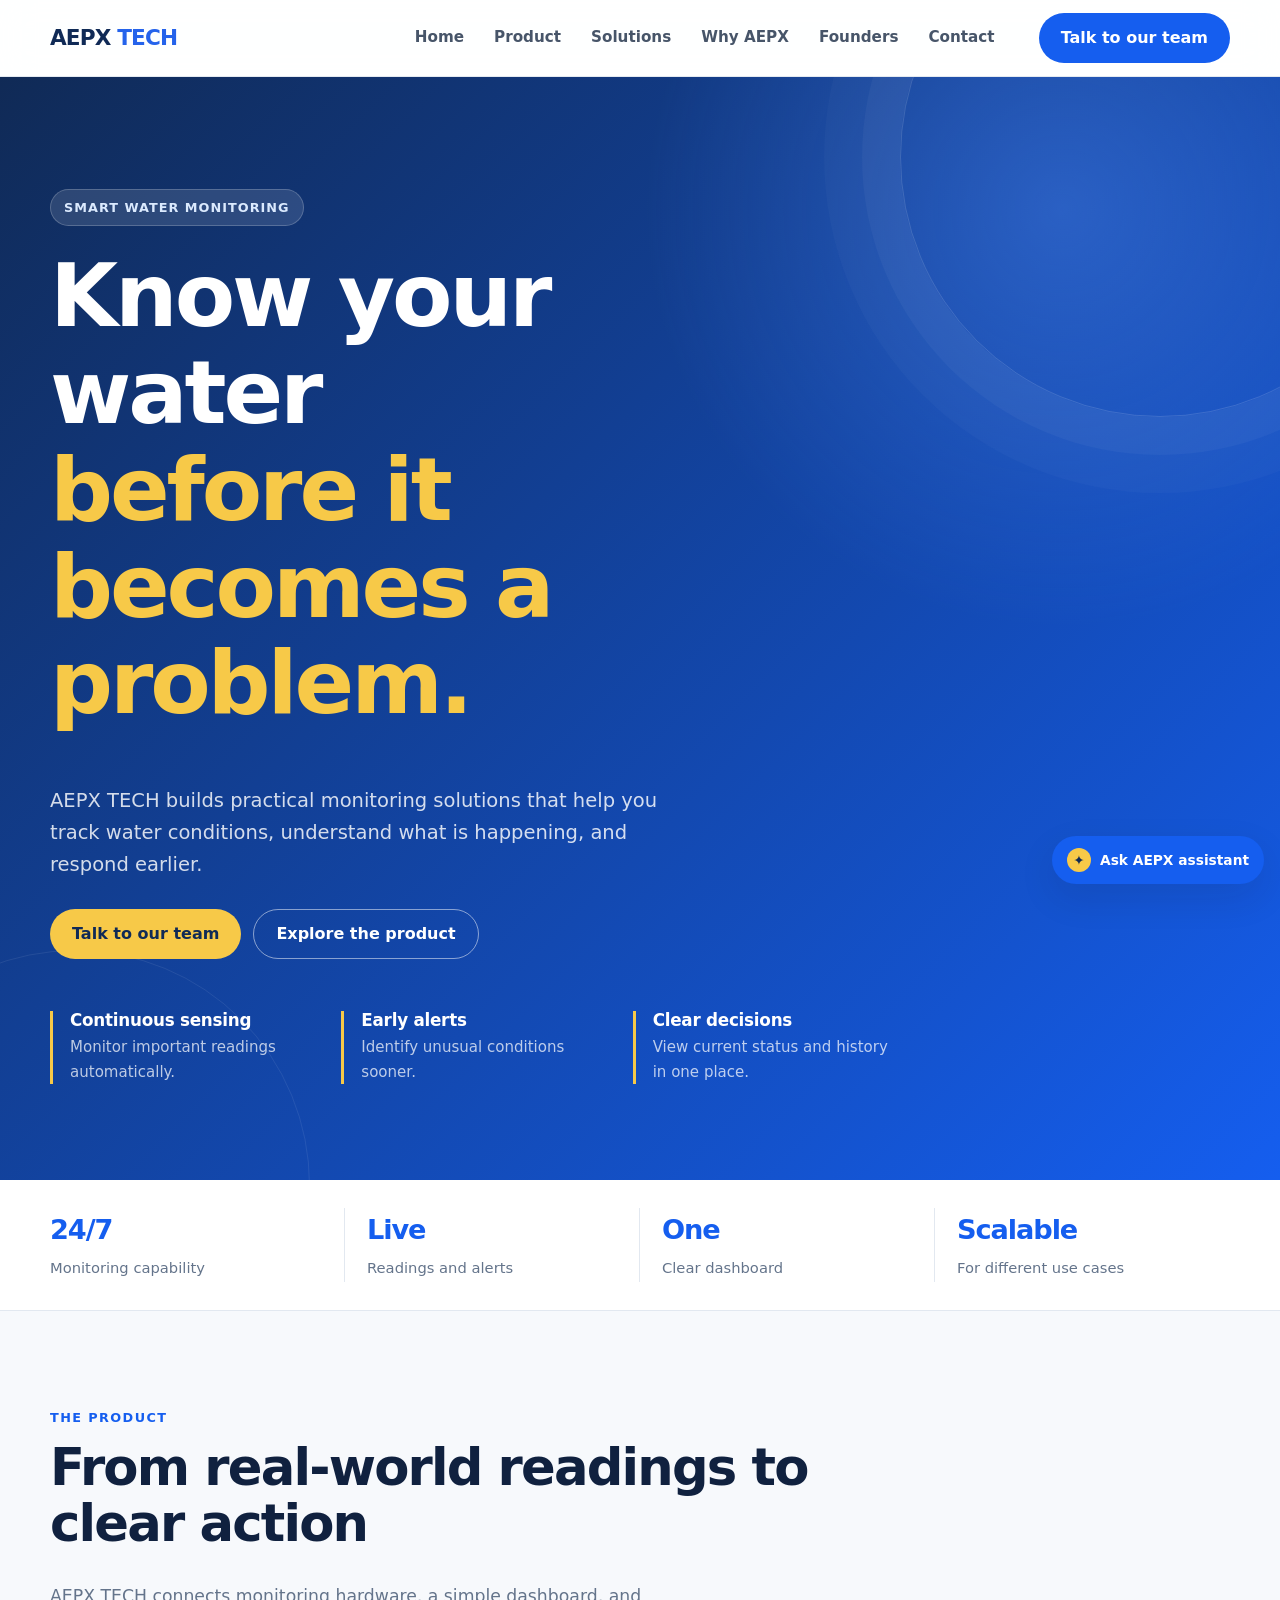
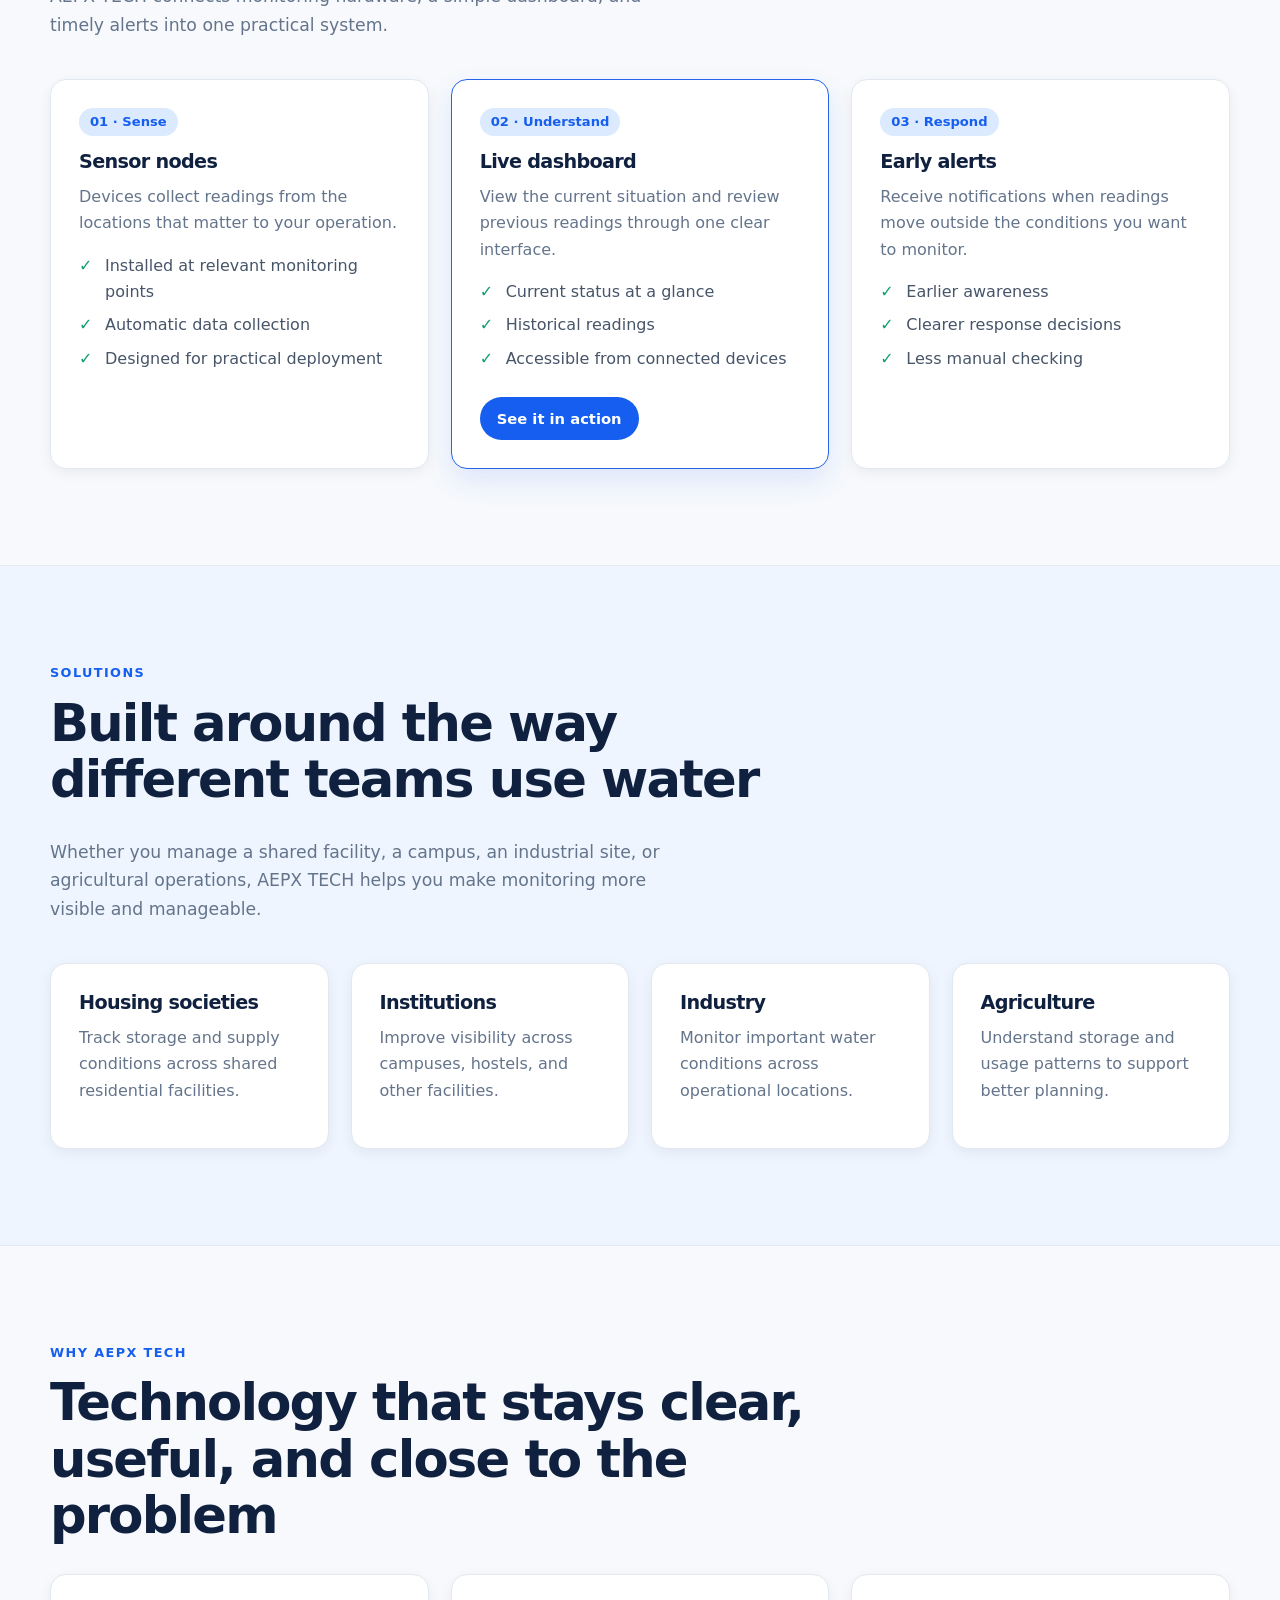
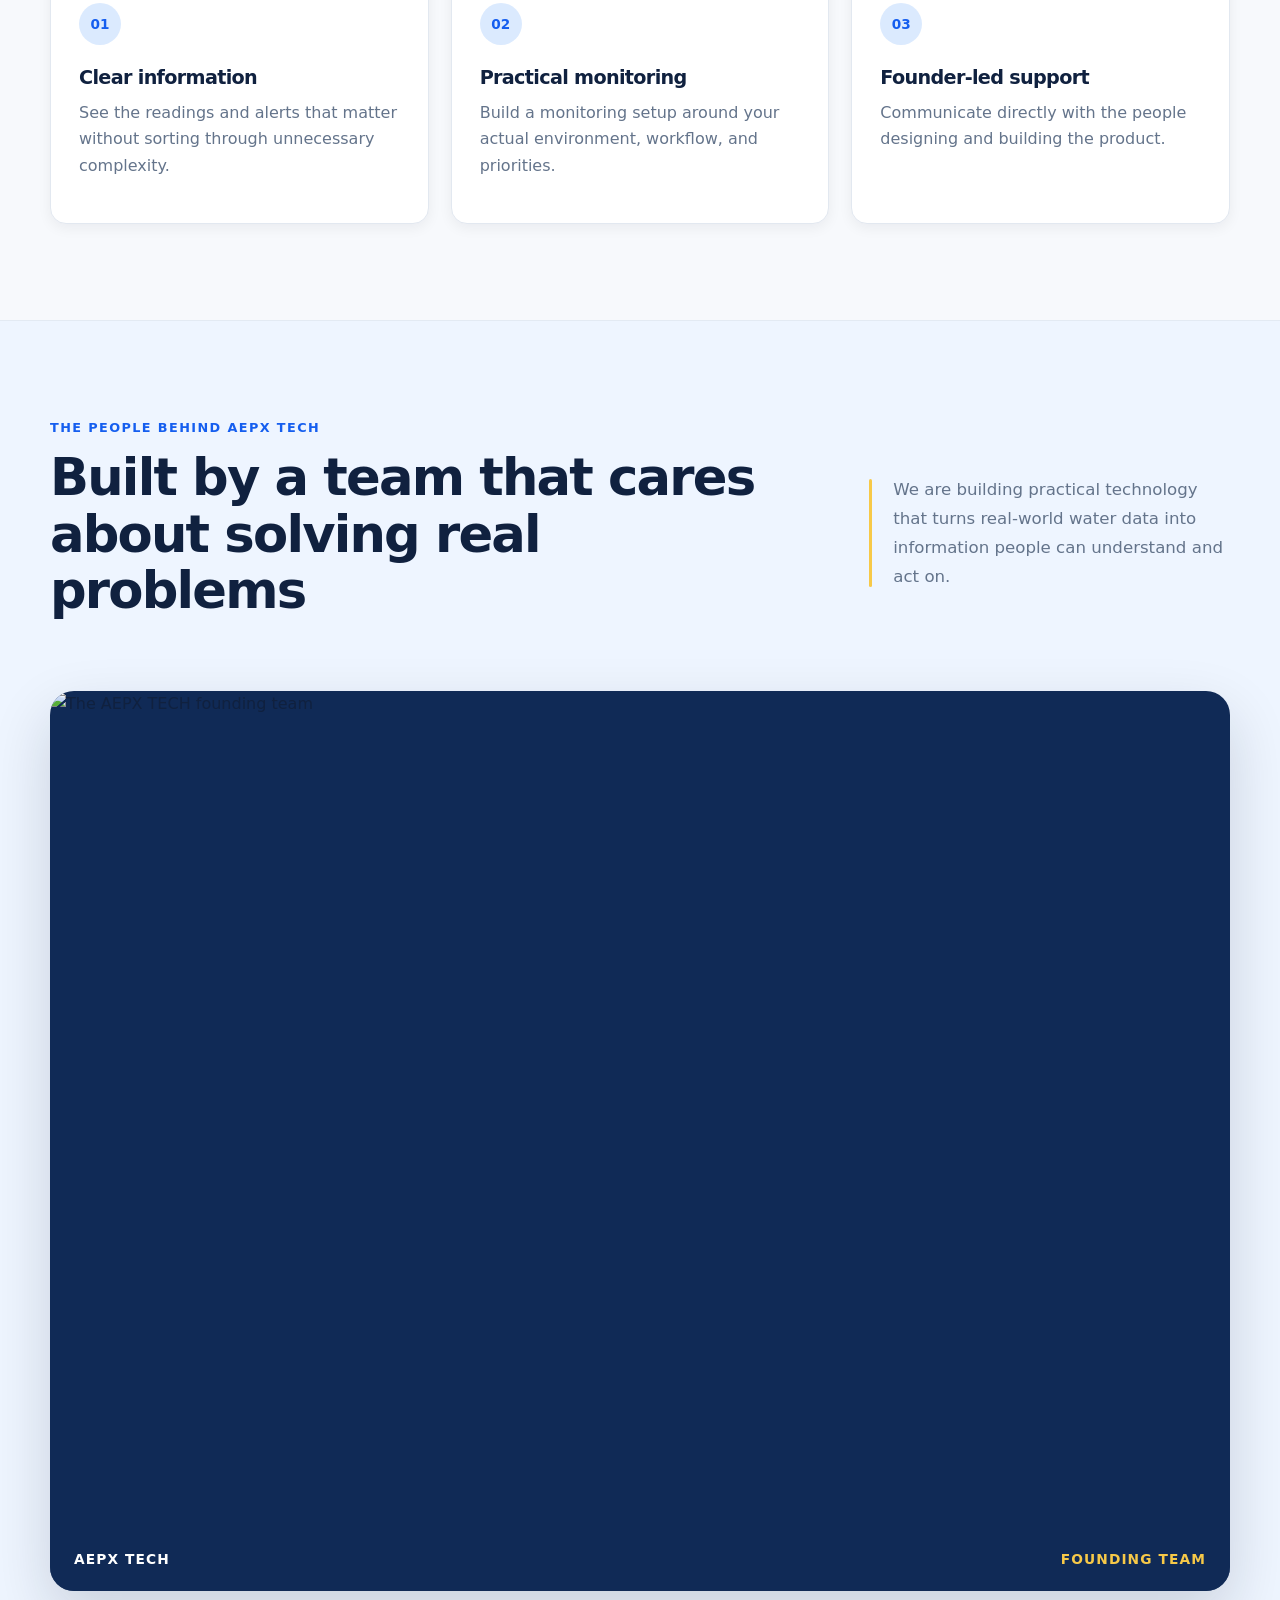
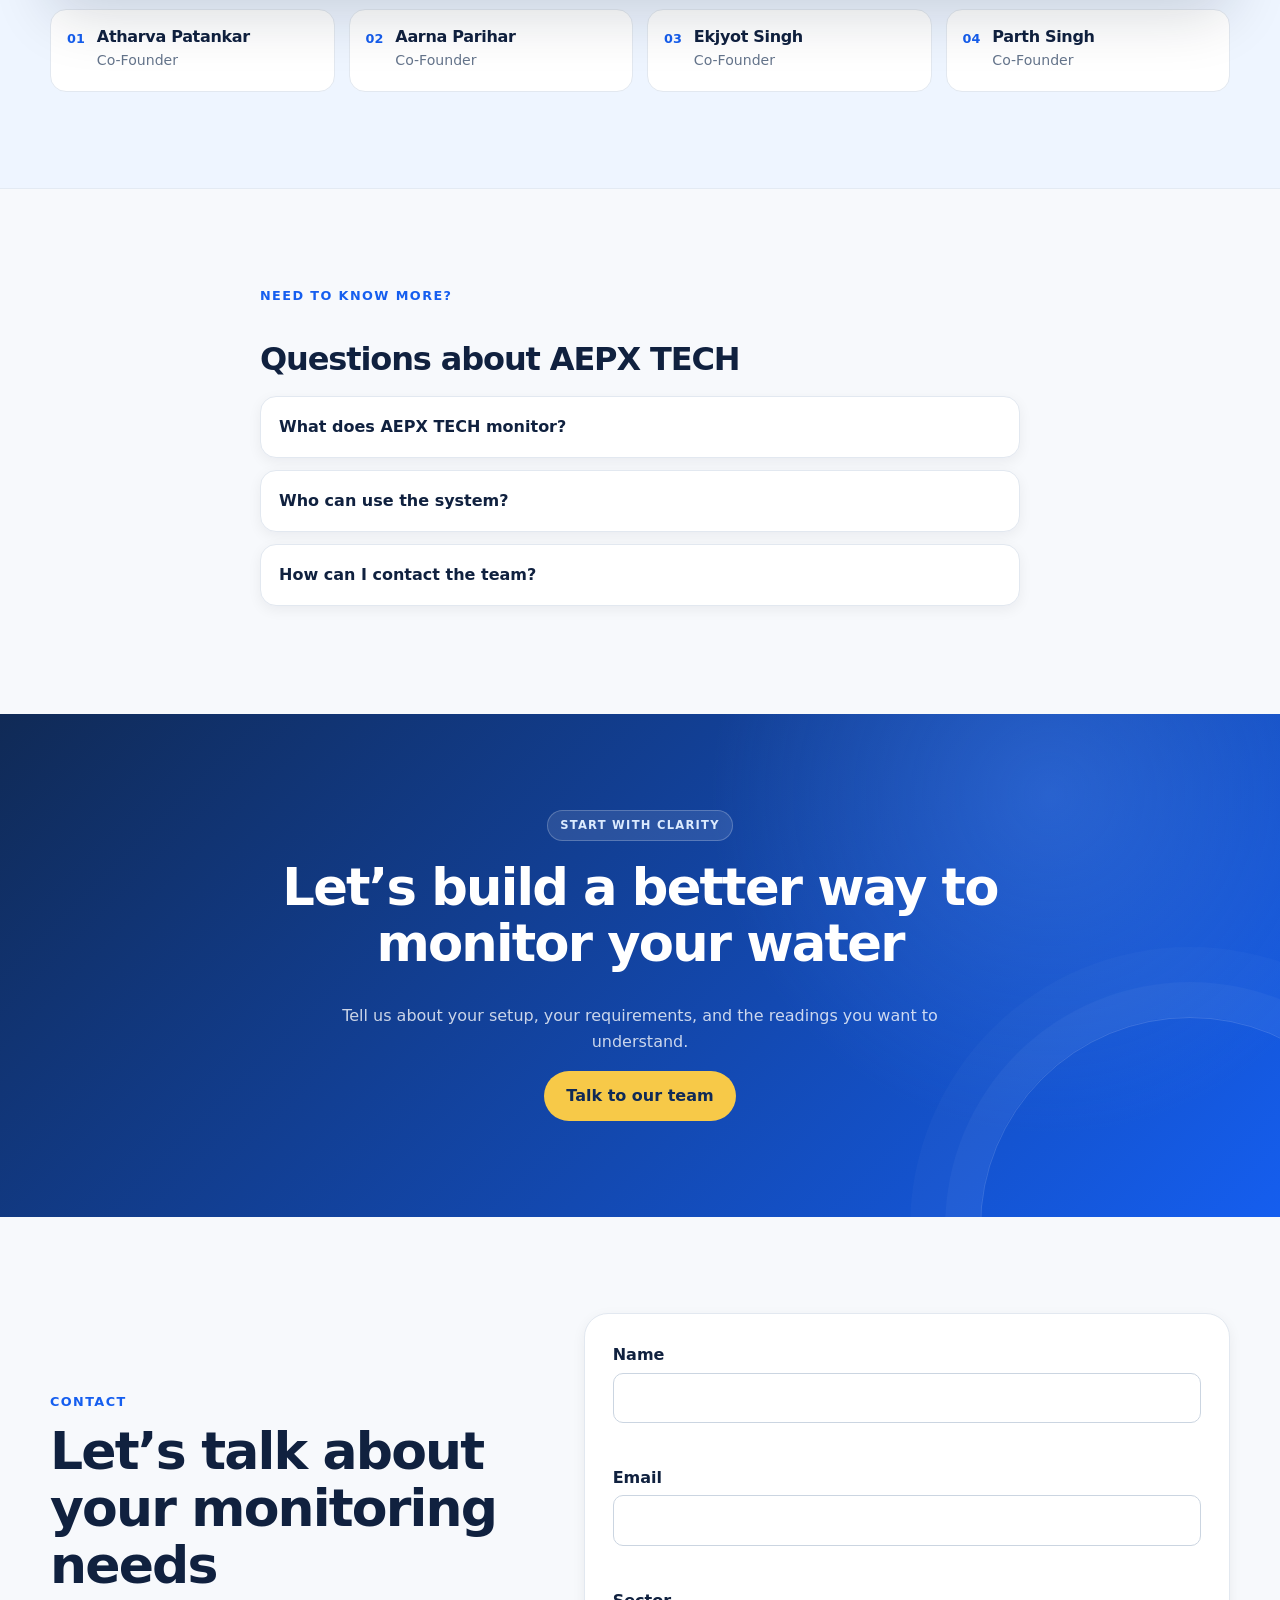
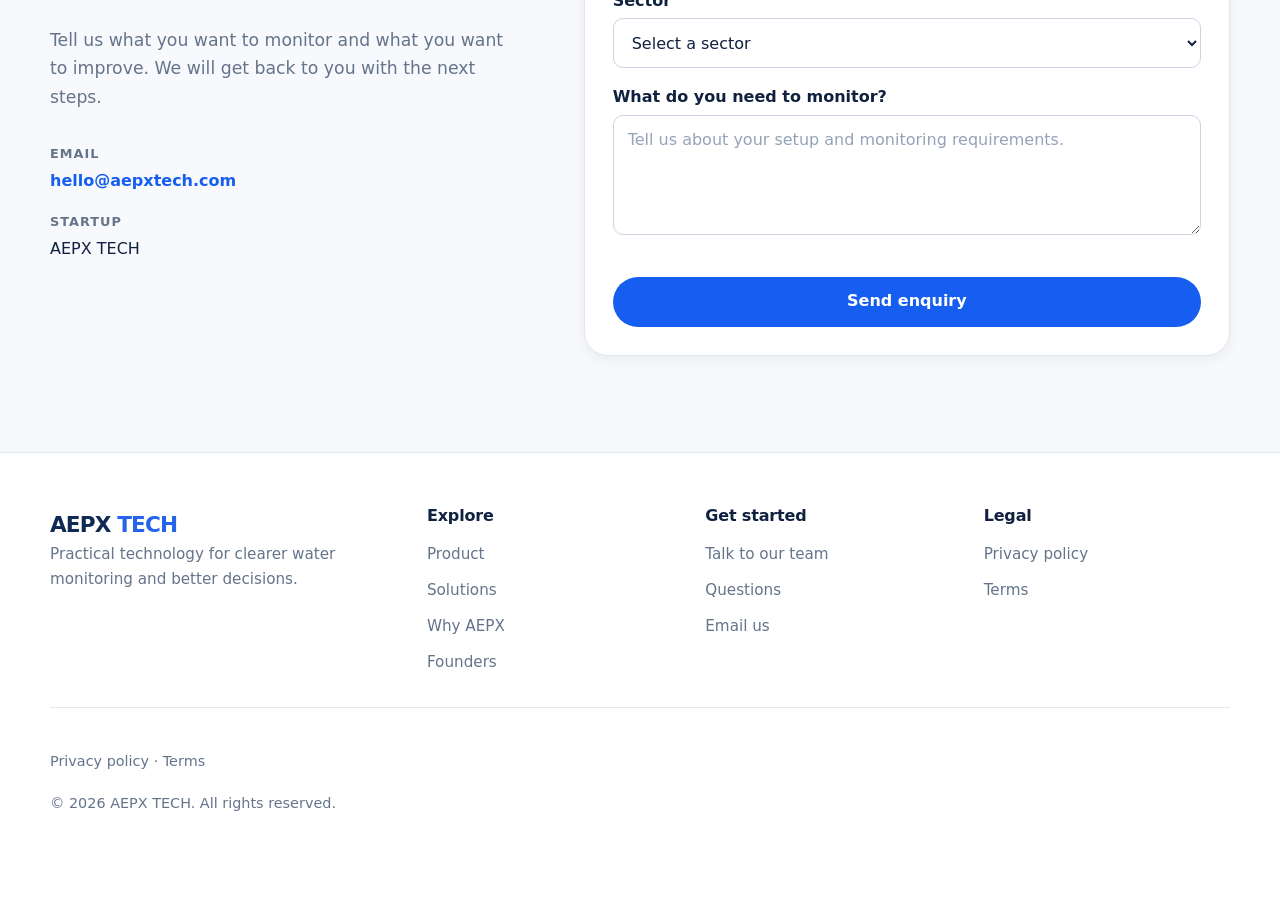
==== Index.html @ e94d27ea "Add AEPX Tech website" ====
<!doctype html>
<html lang="en">
  <head>
    <meta charset="utf-8" />

    <meta
      name="viewport"
      content="width=device-width, initial-scale=1, viewport-fit=cover"
    />

    <title>AEPX TECH | Smart Water Monitoring Solutions</title>

    <meta
      name="description"
      content="AEPX TECH builds practical smart water monitoring solutions with live readings, clear dashboards, and early alerts."
    />

    <meta name="robots" content="index, follow, max-image-preview:large" />
    <meta name="theme-color" content="#102a56" />

    <!-- Replace yourdomain.com with your real deployed domain -->
    <link rel="canonical" href="https://yourdomain.com/" />

    <meta property="og:type" content="website" />
    <meta property="og:site_name" content="AEPX TECH" />
    <meta property="og:url" content="https://yourdomain.com/" />

    <meta
      property="og:title"
      content="AEPX TECH | Smart Water Monitoring Solutions"
    />

    <meta
      property="og:description"
      content="Live water monitoring, clear dashboards, and early alerts for better decisions."
    />

    <meta
      property="og:image"
      content="https://yourdomain.com/assets/images/aepx-social-preview.jpg"
    />

    <meta property="og:image:width" content="1200" />
    <meta property="og:image:height" content="630" />

    <meta name="twitter:card" content="summary_large_image" />

    <meta
      name="twitter:image"
      content="https://yourdomain.com/assets/images/aepx-social-preview.jpg"
    />

    <link rel="icon" type="image/svg+xml" href="assets/icons/favicon.svg" />

    <link
      rel="icon"
      type="image/png"
      sizes="32x32"
      href="assets/icons/favicon-32.png"
    />

    <link rel="stylesheet" href="style.css" />

    <script type="application/ld+json">
      {
        "@context": "https://schema.org",
        "@type": "Organization",
        "name": "AEPX TECH",
        "description": "Smart water monitoring solutions",
        "url": "https://yourdomain.com/"
      }
    </script>
  </head>

  <body>
    <a class="skip" href="#mainContent">Skip to content</a>

    <!-- Header -->
    <header class="site-header">
      <div class="wrap bar">
        <a class="logo" href="#home" aria-label="AEPX TECH home">
          AEPX <span>TECH</span>
        </a>

        <button
          class="menu-btn"
          type="button"
          aria-expanded="false"
          aria-controls="nav"
        >
          Menu
        </button>

        <nav id="nav" aria-label="Main navigation">
          <ul>
            <li><a href="#home">Home</a></li>
            <li><a href="#product">Product</a></li>
            <li><a href="#solutions">Solutions</a></li>
            <li><a href="#why">Why AEPX</a></li>
            <li><a href="#team">Founders</a></li>
            <li><a href="#contact">Contact</a></li>
          </ul>
        </nav>

        <a class="btn nav-cta" href="#contact"> Talk to our team </a>
      </div>
    </header>

    <main id="mainContent">
      <!-- Hero -->
      <section class="hero" id="home">
        <div class="wrap">
          <div class="hero-content">
            <p class="badge">Smart water monitoring</p>

            <h1>
              Know your water
              <strong>before it becomes a problem.</strong>
            </h1>

            <p class="lead">
              AEPX TECH builds practical monitoring solutions that help you
              track water conditions, understand what is happening, and respond
              earlier.
            </p>

            <div class="actions">
              <a class="btn" href="#contact"> Talk to our team </a>

              <a class="btn ghost" href="#product"> Explore the product </a>
            </div>

            <ul class="pillars">
              <li>
                <h2>Continuous sensing</h2>
                <p>Monitor important readings automatically.</p>
              </li>

              <li>
                <h2>Early alerts</h2>
                <p>Identify unusual conditions sooner.</p>
              </li>

              <li>
                <h2>Clear decisions</h2>
                <p>View current status and history in one place.</p>
              </li>
            </ul>
          </div>
        </div>
      </section>

      <!-- Highlights -->
      <section class="stats" aria-label="AEPX TECH highlights">
        <div class="wrap">
          <ul>
            <li>
              <strong>24/7</strong>
              <span>Monitoring capability</span>
            </li>

            <li>
              <strong>Live</strong>
              <span>Readings and alerts</span>
            </li>

            <li>
              <strong>One</strong>
              <span>Clear dashboard</span>
            </li>

            <li>
              <strong>Scalable</strong>
              <span>For different use cases</span>
            </li>
          </ul>
        </div>
      </section>

      <!-- Product -->
      <section id="product" aria-labelledby="h-product">
        <div class="wrap">
          <p class="kicker">The product</p>

          <h2 id="h-product">From real-world readings to clear action</h2>

          <p class="sub">
            AEPX TECH connects monitoring hardware, a simple dashboard, and
            timely alerts into one practical system.
          </p>

          <div class="grid three">
            <article class="card">
              <span class="tag">01 · Sense</span>

              <h3>Sensor nodes</h3>

              <p>
                Devices collect readings from the locations that matter to your
                operation.
              </p>

              <ul class="ticks">
                <li>Installed at relevant monitoring points</li>
                <li>Automatic data collection</li>
                <li>Designed for practical deployment</li>
              </ul>
            </article>

            <article class="card pop">
              <span class="tag">02 · Understand</span>

              <h3>Live dashboard</h3>

              <p>
                View the current situation and review previous readings through
                one clear interface.
              </p>

              <ul class="ticks">
                <li>Current status at a glance</li>
                <li>Historical readings</li>
                <li>Accessible from connected devices</li>
              </ul>

              <a class="btn small" href="#contact"> See it in action </a>
            </article>

            <article class="card">
              <span class="tag">03 · Respond</span>

              <h3>Early alerts</h3>

              <p>
                Receive notifications when readings move outside the conditions
                you want to monitor.
              </p>

              <ul class="ticks">
                <li>Earlier awareness</li>
                <li>Clearer response decisions</li>
                <li>Less manual checking</li>
              </ul>
            </article>
          </div>
        </div>
      </section>

      <!-- Solutions -->
      <section id="solutions" class="alt" aria-labelledby="h-solutions">
        <div class="wrap">
          <p class="kicker">Solutions</p>

          <h2 id="h-solutions">
            Built around the way different teams use water
          </h2>

          <p class="sub">
            Whether you manage a shared facility, a campus, an industrial site,
            or agricultural operations, AEPX TECH helps you make monitoring more
            visible and manageable.
          </p>

          <div class="grid four">
            <article class="card">
              <h3>Housing societies</h3>
              <p>
                Track storage and supply conditions across shared residential
                facilities.
              </p>
            </article>

            <article class="card">
              <h3>Institutions</h3>
              <p>
                Improve visibility across campuses, hostels, and other
                facilities.
              </p>
            </article>

            <article class="card">
              <h3>Industry</h3>
              <p>
                Monitor important water conditions across operational locations.
              </p>
            </article>

            <article class="card">
              <h3>Agriculture</h3>
              <p>
                Understand storage and usage patterns to support better
                planning.
              </p>
            </article>
          </div>
        </div>
      </section>

      <!-- Why AEPX -->
      <section id="why" aria-labelledby="h-why">
        <div class="wrap">
          <p class="kicker">Why AEPX TECH</p>

          <h2 id="h-why">
            Technology that stays clear, useful, and close to the problem
          </h2>

          <div class="grid three">
            <article class="card">
              <span class="feature-number">01</span>

              <h3>Clear information</h3>

              <p>
                See the readings and alerts that matter without sorting through
                unnecessary complexity.
              </p>
            </article>

            <article class="card">
              <span class="feature-number">02</span>

              <h3>Practical monitoring</h3>

              <p>
                Build a monitoring setup around your actual environment,
                workflow, and priorities.
              </p>
            </article>

            <article class="card">
              <span class="feature-number">03</span>

              <h3>Founder-led support</h3>

              <p>
                Communicate directly with the people designing and building the
                product.
              </p>
            </article>
          </div>
        </div>
      </section>

      <!-- Founders -->
      <section id="team" class="founders-section alt" aria-labelledby="h-team">
        <div class="wrap">
          <div class="founders-heading">
            <div>
              <p class="kicker">The people behind AEPX TECH</p>

              <h2 id="h-team">
                Built by a team that cares about solving real problems
              </h2>
            </div>

            <p class="founders-intro">
              We are building practical technology that turns real-world water
              data into information people can understand and act on.
            </p>
          </div>

          <figure class="founders-photo">
            <img
              src="assets/images/aepx-founders.png"
              alt="The AEPX TECH founding team"
              width="1600"
              height="900"
              loading="lazy"
              decoding="async"
            />

            <figcaption>
              <span>AEPX TECH</span>
              <span>Founding team</span>
            </figcaption>
          </figure>

          <div class="founders-names" aria-label="AEPX TECH founders">
            <article class="founder-name">
              <span class="founder-index">01</span>

              <div>
                <h3>Atharva Patankar</h3>
                <p>Co-Founder</p>
              </div>
            </article>

            <article class="founder-name">
              <span class="founder-index">02</span>

              <div>
                <h3>Aarna Parihar</h3>
                <p>Co-Founder</p>
              </div>
            </article>

            <article class="founder-name">
              <span class="founder-index">03</span>

              <div>
                <h3>Ekjyot Singh</h3>
                <p>Co-Founder</p>
              </div>
            </article>

            <article class="founder-name">
              <span class="founder-index">04</span>

              <div>
                <h3>Parth Singh</h3>
                <p>Co-Founder</p>
              </div>
            </article>
          </div>
        </div>
      </section>

      <!-- FAQ -->
      <section id="faq" class="faq-section" aria-labelledby="h-faq">
        <div class="wrap narrow">
          <p class="kicker">Need to know more?</p>

          <h2 id="h-faq">Questions about AEPX TECH</h2>

          <details>
            <summary>What does AEPX TECH monitor?</summary>

            <p>
              The system is designed to monitor selected water-related readings
              according to the requirements of each installation.
            </p>
          </details>

          <details>
            <summary>Who can use the system?</summary>

            <p>
              The solution can support housing societies, institutions,
              industrial sites, agricultural operations, and other environments
              that depend on reliable water monitoring.
            </p>
          </details>

          <details>
            <summary>How can I contact the team?</summary>

            <p>
              Complete the contact form below and describe what you want to
              monitor. Our team will review your requirements and respond by
              email.
            </p>
          </details>
        </div>
      </section>

      <!-- CTA -->
      <section class="cta-band" aria-labelledby="h-cta">
        <div class="wrap">
          <p class="kicker">Start with clarity</p>

          <h2 id="h-cta">Let’s build a better way to monitor your water</h2>

          <p>
            Tell us about your setup, your requirements, and the readings you
            want to understand.
          </p>

          <a class="btn" href="#contact"> Talk to our team </a>
        </div>
      </section>

      <!-- Contact -->
      <section id="contact" aria-labelledby="h-contact">
        <div class="wrap two">
          <div>
            <p class="kicker">Contact</p>

            <h2 id="h-contact">Let’s talk about your monitoring needs</h2>

            <p class="sub">
              Tell us what you want to monitor and what you want to improve. We
              will get back to you with the next steps.
            </p>

            <div class="contact-details">
              <div>
                <span class="contact-label">Email</span>

                <!-- Replace if this is not your real email -->
                <a href="mailto:hello@aepxtech.com"> hello@aepxtech.com </a>
              </div>

              <div>
                <span class="contact-label">Startup</span>
                <p>AEPX TECH</p>
              </div>
            </div>
          </div>

          <form id="leadForm" novalidate>
            <div class="field">
              <label for="n">Name</label>

              <input
                id="n"
                name="name"
                type="text"
                autocomplete="name"
                required
                aria-describedby="n-e"
              />

              <p class="err" id="n-e" role="alert"></p>
            </div>

            <div class="field">
              <label for="e">Email</label>

              <input
                id="e"
                name="email"
                type="email"
                autocomplete="email"
                required
                aria-describedby="e-e"
              />

              <p class="err" id="e-e" role="alert"></p>
            </div>

            <div class="field">
              <label for="s">Sector</label>

              <select id="s" name="sector">
                <option value="">Select a sector</option>
                <option value="housing-society">Housing society</option>
                <option value="institution">Institution</option>
                <option value="industry">Industry</option>
                <option value="agriculture">Agriculture</option>
                <option value="other">Other</option>
              </select>
            </div>

            <div class="field">
              <label for="m">What do you need to monitor?</label>

              <textarea
                id="m"
                name="message"
                required
                aria-describedby="m-e"
                placeholder="Tell us about your setup and monitoring requirements."
              ></textarea>

              <p class="err" id="m-e" role="alert"></p>
            </div>

            <div class="hp" aria-hidden="true">
              <label for="w">Leave this field empty</label>

              <input id="w" name="website" tabindex="-1" autocomplete="off" />
            </div>

            <button class="btn" type="submit">Send enquiry</button>

            <p id="ok" role="status" hidden>
              Thanks. We have received your enquiry and will reply by email.
            </p>
          </form>
        </div>
      </section>
    </main>

    <!-- Footer -->
    <footer class="site-footer">
      <div class="wrap cols">
        <div>
          <a class="logo" href="#home" aria-label="AEPX TECH home">
            AEPX <span>TECH</span>
          </a>

          <p>
            Practical technology for clearer water monitoring and better
            decisions.
          </p>
        </div>

        <div>
          <h2>Explore</h2>

          <ul>
            <li><a href="#product">Product</a></li>
            <li><a href="#solutions">Solutions</a></li>
            <li><a href="#why">Why AEPX</a></li>
            <li><a href="#team">Founders</a></li>
          </ul>
        </div>

        <div>
          <h2>Get started</h2>

          <ul>
            <li><a href="#contact">Talk to our team</a></li>
            <li><a href="#faq">Questions</a></li>
            <li>
              <a href="mailto:aepxtech@gmail.com">Email us</a>
            </li>
          </ul>
        </div>

        <div>
          <h2>Legal</h2>

          <ul>
            <li><a href="privacy.html">Privacy policy</a></li>
            <li><a href="terms.html">Terms</a></li>
          </ul>
        </div>
      </div>

      <div class="wrap legal">
        <p>
          <a href="privacy.html">Privacy policy</a>
          <span aria-hidden="true"> · </span>
          <a href="terms.html">Terms</a>
        </p>

        <p>&copy; 2026 AEPX TECH. All rights reserved.</p>
      </div>
    </footer>

    <!-- Website assistant -->
    <button
      class="assistant-launcher"
      id="assistantLauncher"
      type="button"
      aria-expanded="false"
      aria-controls="assistantPanel"
      aria-label="Open AEPX TECH assistant"
    >
      <span class="assistant-launcher-icon" aria-hidden="true">✦</span>
      <span class="assistant-launcher-label">Ask AEPX assistant</span>
    </button>

    <section
      class="assistant-panel"
      id="assistantPanel"
      role="dialog"
      aria-modal="false"
      aria-labelledby="assistantTitle"
      aria-describedby="assistantDescription"
      hidden
    >
      <header class="assistant-header">
        <div>
          <p class="assistant-eyebrow">AEPX TECH</p>
          <h2 id="assistantTitle">Website assistant</h2>
        </div>

        <button
          class="assistant-close"
          id="assistantClose"
          type="button"
          aria-label="Close AEPX TECH assistant"
        >
          <span aria-hidden="true">&times;</span>
        </button>
      </header>

      <p class="sr-only" id="assistantDescription">
        Ask questions about AEPX TECH, its smart water monitoring product,
        common use cases, and how to contact the team.
      </p>

      <div
        class="assistant-messages"
        id="assistantMessages"
        tabindex="0"
        role="log"
        aria-live="polite"
        aria-relevant="additions"
        aria-atomic="false"
      ></div>

      <div
        class="assistant-quick-actions"
        id="assistantQuickActions"
        aria-label="Frequently asked questions"
      ></div>

      <form class="assistant-form" id="assistantForm">
        <label class="sr-only" for="assistantInput">
          Ask AEPX TECH a question
        </label>

        <input
          id="assistantInput"
          name="question"
          type="text"
          autocomplete="off"
          maxlength="300"
          placeholder="Ask a question..."
          required
        />

        <button class="assistant-send" type="submit" aria-label="Send question">
          Send
        </button>
      </form>

      <p class="assistant-disclaimer">
        General information only. Contact the AEPX TECH team for specific
        requirements.
      </p>
    </section>

    <script src="js/assistant-data.js" defer></script>
    <script src="js/assistant.js" defer></script>
    <script src="js/main.js" defer></script>
  </body>
</html>
---- style.css ----
/* =========================================================
   AEPX TECH
   Clean responsive website design
========================================================= */

/* -----------------------------
   Design tokens
------------------------------ */

:root {
  --bg: #f7f9fc;
  --surface: #ffffff;
  --surface-soft: #eef5ff;

  --ink: #10213f;
  --muted: #64748b;
  --muted-dark: #475569;

  --blue-900: #102a56;
  --blue-800: #123b78;
  --blue-700: #155eef;
  --blue-600: #2563eb;
  --blue-100: #dbeafe;

  --yellow: #f7c948;
  --yellow-soft: #fff7d6;

  --green: #0f9f6e;
  --green-soft: #ecfdf3;

  --red: #b42318;

  --line: #e2e8f0;
  --line-strong: #cbd5e1;
  --focus: #2563eb;

  --container: 1180px;

  --radius-sm: 10px;
  --radius-md: 16px;
  --radius-lg: 24px;
  --radius-pill: 999px;

  --shadow-sm: 0 4px 14px rgba(15, 23, 42, 0.06);
  --shadow-md: 0 14px 36px rgba(15, 23, 42, 0.1);
  --shadow-lg: 0 24px 60px rgba(15, 23, 42, 0.16);

  box-sizing: border-box;
}

/* -----------------------------
   Reset
------------------------------ */

*,
*::before,
*::after {
  box-sizing: inherit;
}

html {
  scroll-behavior: smooth;
  scroll-padding-top: 88px;
}

body {
  min-width: 320px;
  margin: 0;
  color: var(--ink);
  background: var(--bg);
  font-family:
    Inter,
    ui-sans-serif,
    system-ui,
    -apple-system,
    BlinkMacSystemFont,
    "Segoe UI",
    sans-serif;
  font-size: 1rem;
  line-height: 1.65;
  text-rendering: optimizeLegibility;
  -webkit-font-smoothing: antialiased;
}

img,
svg {
  display: block;
  max-width: 100%;
}

button,
input,
select,
textarea {
  font: inherit;
}

button,
a {
  -webkit-tap-highlight-color: transparent;
}

a {
  color: inherit;
}

p {
  max-width: 65ch;
  margin: 0 0 1rem;
}

h1,
h2,
h3,
h4 {
  margin: 0 0 0.6em;
  color: var(--ink);
  line-height: 1.1;
  letter-spacing: -0.035em;
}

h1 {
  max-width: 780px;
  font-size: clamp(2.8rem, 7vw, 5.5rem);
  font-weight: 850;
}

h2 {
  max-width: 800px;
  font-size: clamp(2rem, 4vw, 3.4rem);
  font-weight: 800;
}

h3 {
  font-size: 1.2rem;
  font-weight: 750;
}

:focus-visible {
  outline: 3px solid var(--focus);
  outline-offset: 4px;
}

/* -----------------------------
   Accessibility
------------------------------ */

.sr-only {
  position: absolute;
  width: 1px;
  height: 1px;
  padding: 0;
  margin: -1px;
  overflow: hidden;
  white-space: nowrap;
  border: 0;
  clip: rect(0, 0, 0, 0);
}

.skip {
  position: absolute;
  top: 8px;
  left: -9999px;
  z-index: 999;
  padding: 0.65rem 1rem;
  color: var(--blue-900);
  background: var(--yellow);
  border-radius: var(--radius-sm);
  font-weight: 800;
}

.skip:focus {
  left: 8px;
}

/* -----------------------------
   Layout
------------------------------ */

.wrap {
  width: min(100% - 2rem, var(--container));
  margin-inline: auto;
}

.narrow {
  max-width: 760px;
}

section {
  padding: 96px 0;
}

.alt {
  background: var(--surface-soft);
  border-block: 1px solid rgba(226, 232, 240, 0.8);
}

.kicker {
  margin: 0 0 0.7rem;
  color: var(--blue-700);
  font-size: 0.8rem;
  font-weight: 800;
  letter-spacing: 0.11em;
  text-transform: uppercase;
}

.sub {
  max-width: 650px;
  margin-bottom: 2.5rem;
  color: var(--muted);
  font-size: 1.08rem;
}

/* -----------------------------
   Header
------------------------------ */

.site-header {
  position: sticky;
  top: 0;
  z-index: 50;
  background: rgba(255, 255, 255, 0.88);
  border-bottom: 1px solid rgba(226, 232, 240, 0.9);
  backdrop-filter: blur(16px);
}

.bar {
  display: flex;
  align-items: center;
  gap: 24px;
  min-height: 76px;
}

.logo {
  color: var(--blue-900);
  font-size: 1.35rem;
  font-weight: 850;
  letter-spacing: -0.04em;
  text-decoration: none;
  white-space: nowrap;
}

.logo span {
  color: var(--blue-600);
}

nav {
  margin-left: auto;
}

nav ul {
  display: flex;
  align-items: center;
  gap: 6px;
  margin: 0;
  padding: 0;
  list-style: none;
}

nav a {
  display: inline-flex;
  align-items: center;
  min-height: 42px;
  padding: 0 12px;
  color: var(--muted-dark);
  border-radius: var(--radius-sm);
  font-size: 0.95rem;
  font-weight: 650;
  text-decoration: none;
  transition:
    color 180ms ease,
    background-color 180ms ease;
}

nav a:hover {
  color: var(--blue-700);
  background: var(--blue-100);
}

.nav-cta {
  margin-left: 8px;
  white-space: nowrap;
}

.menu-btn {
  display: none;
  min-height: 44px;
  margin-left: auto;
  padding: 0 16px;
  color: var(--ink);
  background: transparent;
  border: 1px solid var(--line-strong);
  border-radius: var(--radius-sm);
  font-weight: 700;
  cursor: pointer;
}

.menu-btn:hover {
  color: var(--blue-700);
  background: var(--blue-100);
  border-color: #a9c5ef;
}

/* -----------------------------
   Buttons
------------------------------ */

.btn {
  display: inline-flex;
  align-items: center;
  justify-content: center;
  min-height: 50px;
  padding: 0 22px;
  color: #ffffff;
  background: var(--blue-700);
  border: 0;
  border-radius: var(--radius-pill);
  font-weight: 750;
  text-align: center;
  text-decoration: none;
  cursor: pointer;
  transition:
    transform 180ms ease,
    background-color 180ms ease,
    box-shadow 180ms ease;
}

.btn:hover {
  color: #ffffff;
  background: var(--blue-900);
  box-shadow: var(--shadow-sm);
  transform: translateY(-2px);
}

.btn:active {
  transform: translateY(0);
}

.btn.ghost {
  color: var(--blue-700);
  background: transparent;
  border: 1px solid #aac4ed;
}

.btn.ghost:hover {
  color: var(--blue-900);
  background: var(--blue-100);
  border-color: #8eafe2;
}

.btn.small {
  min-height: 43px;
  padding-inline: 17px;
  font-size: 0.92rem;
}

/* -----------------------------
   Hero
------------------------------ */

.hero {
  position: relative;
  display: flex;
  align-items: center;
  min-height: 650px;
  overflow: hidden;
  padding: 112px 0 96px;
  color: #ffffff;
  background:
    radial-gradient(
      circle at 83% 12%,
      rgba(84, 145, 255, 0.36),
      transparent 29%
    ),
    linear-gradient(135deg, #102a56 0%, #155eef 100%);
}

.hero::before {
  content: "";
  position: absolute;
  top: -180px;
  right: -140px;
  width: 520px;
  height: 520px;
  border: 1px solid rgba(255, 255, 255, 0.14);
  border-radius: 50%;
  box-shadow:
    0 0 0 38px rgba(255, 255, 255, 0.035),
    0 0 0 76px rgba(255, 255, 255, 0.025);
  pointer-events: none;
}

.hero::after {
  content: "";
  position: absolute;
  bottom: -240px;
  left: -160px;
  width: 470px;
  height: 470px;
  border: 1px solid rgba(255, 255, 255, 0.08);
  border-radius: 50%;
  pointer-events: none;
}

.hero .wrap {
  position: relative;
  z-index: 1;
}

.hero-content {
  max-width: 850px;
}

.hero h1 {
  color: #ffffff;
}

.hero h1 strong {
  display: block;
  color: var(--yellow);
  font-weight: 850;
}

.hero .lead {
  max-width: 660px;
  color: rgba(255, 255, 255, 0.82);
  font-size: clamp(1.05rem, 2vw, 1.22rem);
}

.badge {
  display: inline-flex;
  align-items: center;
  min-height: 34px;
  margin-bottom: 22px;
  padding: 7px 13px;
  color: #dbeafe;
  background: rgba(255, 255, 255, 0.12);
  border: 1px solid rgba(255, 255, 255, 0.2);
  border-radius: var(--radius-pill);
  font-size: 0.8rem;
  font-weight: 750;
  letter-spacing: 0.08em;
  text-transform: uppercase;
}

.actions {
  display: flex;
  flex-wrap: wrap;
  gap: 12px;
  margin: 28px 0 52px;
}

.hero .btn:first-child {
  color: var(--blue-900);
  background: var(--yellow);
}

.hero .btn:first-child:hover {
  color: var(--blue-900);
  background: #ffd86a;
}

.hero .btn.ghost {
  color: #ffffff;
  background: transparent;
  border-color: rgba(255, 255, 255, 0.5);
}

.hero .btn.ghost:hover {
  color: #ffffff;
  background: rgba(255, 255, 255, 0.1);
  border-color: #ffffff;
}

.pillars {
  display: grid;
  grid-template-columns: repeat(3, minmax(0, 1fr));
  gap: 24px;
  margin: 0;
  padding: 0;
  list-style: none;
}

.pillars li {
  padding-left: 17px;
  border-left: 3px solid var(--yellow);
}

.pillars h2 {
  margin-bottom: 0.3rem;
  color: #ffffff;
  font-size: 1.05rem;
  letter-spacing: -0.015em;
}

.pillars p {
  margin: 0;
  color: rgba(255, 255, 255, 0.72);
  font-size: 0.94rem;
}

/* -----------------------------
   Stats
------------------------------ */

.stats {
  padding: 0;
  background: var(--surface);
  border-bottom: 1px solid var(--line);
}

.stats ul {
  display: grid;
  grid-template-columns: repeat(4, 1fr);
  gap: 0;
  margin: 0;
  padding: 28px 0;
  list-style: none;
}

.stats li {
  padding: 0 22px;
  border-right: 1px solid var(--line);
}

.stats li:first-child {
  padding-left: 0;
}

.stats li:last-child {
  padding-right: 0;
  border-right: 0;
}

.stats strong {
  display: block;
  margin-bottom: 2px;
  color: var(--blue-700);
  font-size: 1.7rem;
  font-weight: 850;
  letter-spacing: -0.04em;
}

.stats span {
  color: var(--muted);
  font-size: 0.92rem;
}

/* -----------------------------
   Grids
------------------------------ */

.grid {
  display: grid;
  gap: 22px;
}

.three {
  grid-template-columns: repeat(3, minmax(0, 1fr));
}

.four {
  grid-template-columns: repeat(4, minmax(0, 1fr));
}

.two {
  display: grid;
  grid-template-columns: minmax(0, 0.85fr) minmax(320px, 1.15fr);
  gap: 56px;
  align-items: start;
}

/* -----------------------------
   Cards
------------------------------ */

.card {
  display: flex;
  align-items: flex-start;
  flex-direction: column;
  min-height: 100%;
  padding: 28px;
  background: var(--surface);
  border: 1px solid var(--line);
  border-radius: var(--radius-md);
  box-shadow: var(--shadow-sm);
  transition:
    transform 180ms ease,
    box-shadow 180ms ease,
    border-color 180ms ease;
}

.card:hover {
  border-color: #bfd3f7;
  box-shadow: var(--shadow-md);
  transform: translateY(-5px);
}

.card p {
  color: var(--muted);
}

.card.pop {
  border-color: var(--blue-600);
  box-shadow: 0 12px 28px rgba(37, 99, 235, 0.12);
}

.tag {
  display: inline-flex;
  align-items: center;
  min-height: 28px;
  margin-bottom: 15px;
  padding: 3px 11px;
  color: var(--blue-700);
  background: var(--blue-100);
  border-radius: var(--radius-pill);
  font-size: 0.82rem;
  font-weight: 750;
}

.ticks {
  width: 100%;
  margin: 0 0 18px;
  padding: 0;
  list-style: none;
}

.ticks li {
  position: relative;
  margin-bottom: 7px;
  padding-left: 26px;
  color: var(--muted-dark);
}

.ticks li::before {
  content: "✓";
  position: absolute;
  top: 0;
  left: 0;
  color: var(--green);
  font-weight: 900;
}

/* -----------------------------
   Why section
------------------------------ */

.feature-number {
  display: inline-flex;
  align-items: center;
  justify-content: center;
  width: 42px;
  height: 42px;
  margin-bottom: 22px;
  color: var(--blue-700);
  background: var(--blue-100);
  border-radius: 50%;
  font-size: 0.85rem;
  font-weight: 800;
}

/* -----------------------------
   Founders
------------------------------ */

.founders-heading {
  display: grid;
  grid-template-columns: minmax(0, 1.2fr) minmax(260px, 0.8fr);
  gap: 48px;
  align-items: end;
  margin-bottom: 42px;
}

.founders-intro {
  margin: 0;
  color: var(--muted);
  font-size: 1.05rem;
}

.founders-photo {
  position: relative;
  overflow: hidden;
  margin: 0;
  background: var(--blue-900);
  border-radius: var(--radius-lg);
  box-shadow: var(--shadow-lg);
}

.founders-photo::after {
  content: "";
  position: absolute;
  inset: 0;
  background: linear-gradient(
    180deg,
    transparent 45%,
    rgba(16, 42, 86, 0.82) 100%
  );
  pointer-events: none;
}

.founders-photo img {
  width: 100%;
  aspect-ratio: 16 / 9;
  object-fit: cover;
  transition: transform 500ms ease;
}

.founders-photo:hover img {
  transform: scale(1.025);
}

.founders-photo figcaption {
  position: absolute;
  right: 24px;
  bottom: 20px;
  left: 24px;
  z-index: 1;
  display: flex;
  justify-content: space-between;
  gap: 16px;
  color: #ffffff;
  font-size: 0.86rem;
  font-weight: 750;
  letter-spacing: 0.08em;
  text-transform: uppercase;
}

.founders-photo figcaption span:last-child {
  color: var(--yellow);
}

.founders-names {
  display: grid;
  grid-template-columns: repeat(4, 1fr);
  gap: 14px;
  margin-top: 18px;
}

.founder-name {
  display: flex;
  align-items: flex-start;
  gap: 12px;
  padding: 18px 16px;
  background: var(--surface);
  border: 1px solid var(--line);
  border-radius: var(--radius-md);
}

.founder-index {
  color: var(--blue-700);
  font-size: 0.8rem;
  font-weight: 850;
}

.founder-name h3 {
  margin: 0 0 4px;
  font-size: 1rem;
  letter-spacing: -0.02em;
}

.founder-name p {
  margin: 0;
  color: var(--muted);
  font-size: 0.88rem;
}

/* -----------------------------
   FAQ
------------------------------ */

.faq-section {
  background: var(--bg);
}

details {
  margin-bottom: 12px;
  padding: 7px 18px;
  background: var(--surface);
  border: 1px solid var(--line);
  border-radius: var(--radius-md);
  box-shadow: var(--shadow-sm);
}

details[open] {
  border-color: #bfd3f7;
}

summary {
  display: flex;
  align-items: center;
  min-height: 46px;
  color: var(--ink);
  font-weight: 750;
  cursor: pointer;
}

details p {
  margin: 0 0 14px;
  color: var(--muted);
}

/* -----------------------------
   CTA
------------------------------ */

.cta-band {
  position: relative;
  overflow: hidden;
  color: #ffffff;
  background:
    radial-gradient(
      circle at 82% 16%,
      rgba(84, 145, 255, 0.33),
      transparent 30%
    ),
    linear-gradient(135deg, var(--blue-900) 0%, var(--blue-700) 100%);
  text-align: center;
}

.cta-band::after {
  content: "";
  position: absolute;
  right: -120px;
  bottom: -220px;
  width: 420px;
  height: 420px;
  border: 1px solid rgba(255, 255, 255, 0.15);
  border-radius: 50%;
  box-shadow:
    0 0 0 35px rgba(255, 255, 255, 0.035),
    0 0 0 70px rgba(255, 255, 255, 0.025);
}

.cta-band .wrap {
  position: relative;
  z-index: 1;
}

.cta-band .kicker {
  color: #bfdbfe;
}

.cta-band h2 {
  margin-inline: auto;
  color: #ffffff;
}

.cta-band p:not(.kicker) {
  margin-inline: auto;
  color: rgba(255, 255, 255, 0.78);
}

.cta-band .btn {
  color: var(--blue-900);
  background: var(--yellow);
}

.cta-band .btn:hover {
  color: var(--blue-900);
  background: #ffd86a;
}

/* -----------------------------
   Contact
------------------------------ */

.contact-details {
  display: grid;
  gap: 20px;
  margin-top: 30px;
}

.contact-label {
  display: block;
  margin-bottom: 4px;
  color: var(--muted);
  font-size: 0.8rem;
  font-weight: 800;
  letter-spacing: 0.08em;
  text-transform: uppercase;
}

.contact-details a {
  color: var(--blue-700);
  font-weight: 700;
  text-decoration: none;
}

.contact-details a:hover {
  text-decoration: underline;
}

/* -----------------------------
   Form
------------------------------ */

form {
  display: grid;
  align-content: start;
  gap: 16px;
}

.field {
  display: grid;
  gap: 4px;
}

label {
  color: var(--ink);
  font-weight: 750;
}

input,
select,
textarea {
  width: 100%;
  min-height: 50px;
  padding: 11px 14px;
  color: var(--ink);
  background: var(--surface);
  border: 1px solid var(--line-strong);
  border-radius: var(--radius-sm);
  outline: none;
  transition:
    border-color 180ms ease,
    box-shadow 180ms ease;
}

input::placeholder,
textarea::placeholder {
  color: #94a3b8;
}

input:hover,
select:hover,
textarea:hover {
  border-color: #94a3b8;
}

input:focus,
select:focus,
textarea:focus {
  border-color: var(--blue-600);
  box-shadow: 0 0 0 4px rgba(37, 99, 235, 0.12);
}

textarea {
  min-height: 120px;
  resize: vertical;
}

.err {
  min-height: 1.25rem;
  margin: 2px 0 0;
  color: var(--red);
  font-size: 0.9rem;
}

.hp {
  position: absolute;
  left: -9999px;
  width: 1px;
  height: 1px;
  overflow: hidden;
}

#ok {
  padding: 15px;
  color: var(--green);
  background: var(--green-soft);
  border: 1px solid #a7f3d0;
  border-radius: var(--radius-sm);
  font-weight: 700;
}

/* -----------------------------
   Footer
------------------------------ */

.site-footer {
  padding: 64px 0 110px;
  color: var(--muted);
  background: var(--surface);
  border-top: 1px solid var(--line);
  font-size: 0.95rem;
}

.cols {
  display: grid;
  grid-template-columns: 1.4fr repeat(3, 1fr);
  gap: 32px;
}

.site-footer h2 {
  margin-bottom: 0.8rem;
  color: var(--ink);
  font-size: 1rem;
  letter-spacing: -0.01em;
}

.site-footer ul {
  margin: 0;
  padding: 0;
  list-style: none;
}

.site-footer li a {
  display: inline-flex;
  align-items: center;
  min-height: 36px;
  color: var(--muted);
  text-decoration: none;
}

.site-footer li a:hover {
  color: var(--blue-700);
}

.legal {
  margin-top: 32px;
  padding-top: 24px;
  border-top: 1px solid var(--line);
}

/* =========================================================
   Website assistant
========================================================= */

.assistant-launcher {
  position: fixed;
  right: 20px;
  bottom: calc(20px + env(safe-area-inset-bottom, 0px));
  z-index: 80;
  display: inline-flex;
  align-items: center;
  gap: 9px;
  min-height: 54px;
  padding: 0 18px;
  color: #ffffff;
  background: var(--blue-700);
  border: 0;
  border-radius: var(--radius-pill);
  box-shadow: var(--shadow-md);
  font: inherit;
  font-size: 0.92rem;
  font-weight: 750;
  cursor: pointer;
  transition:
    background-color 180ms ease,
    box-shadow 180ms ease,
    transform 180ms ease;
}

.assistant-launcher:hover {
  background: var(--blue-900);
  box-shadow: var(--shadow-lg);
  transform: translateY(-2px);
}

.assistant-launcher:active {
  transform: translateY(0);
}

.assistant-launcher-icon {
  display: grid;
  place-items: center;
  width: 27px;
  height: 27px;
  color: var(--blue-900);
  background: var(--yellow);
  border-radius: 50%;
  font-size: 0.95rem;
  font-weight: 900;
}

.assistant-panel {
  position: fixed;
  right: 20px;
  bottom: calc(90px + env(safe-area-inset-bottom, 0px));
  z-index: 80;
  display: flex;
  flex-direction: column;
  width: min(410px, calc(100vw - 40px));
  max-height: min(680px, calc(100vh - 120px));
  overflow: hidden;
  background: var(--surface);
  border: 1px solid var(--line);
  border-radius: 20px;
  box-shadow: var(--shadow-lg);
}

.assistant-panel[hidden] {
  display: none;
}

.assistant-header {
  display: flex;
  align-items: center;
  justify-content: space-between;
  gap: 16px;
  padding: 16px 16px 15px 20px;
  color: #ffffff;
  background: var(--blue-900);
}

.assistant-eyebrow {
  margin: 0 0 3px;
  color: #bfdbfe;
  font-size: 0.68rem;
  font-weight: 800;
  letter-spacing: 0.12em;
  text-transform: uppercase;
}

.assistant-header h2 {
  margin: 0;
  color: #ffffff;
  font-size: 1.15rem;
  letter-spacing: -0.02em;
}

.assistant-close {
  display: grid;
  place-items: center;
  width: 42px;
  height: 42px;
  color: #ffffff;
  background: transparent;
  border: 0;
  border-radius: var(--radius-sm);
  font-size: 1.55rem;
  line-height: 1;
  cursor: pointer;
}

.assistant-close:hover {
  background: rgba(255, 255, 255, 0.13);
}

.assistant-messages {
  display: flex;
  flex: 1;
  flex-direction: column;
  gap: 12px;
  min-height: 190px;
  max-height: 340px;
  overflow-y: auto;
  padding: 18px;
  background: var(--bg);
  overscroll-behavior: contain;
}

.assistant-message {
  max-width: 90%;
  padding: 11px 13px;
  border-radius: 14px;
  line-height: 1.48;
}

.assistant-message p {
  margin: 0;
  color: inherit;
  font-size: 0.92rem;
}

.assistant-message-bot {
  align-self: flex-start;
  color: var(--ink);
  background: var(--surface);
  border: 1px solid var(--line);
}

.assistant-message-user {
  align-self: flex-end;
  color: var(--blue-900);
  background: var(--yellow-soft);
  border: 1px solid #ecd37b;
}

.assistant-message-author {
  display: block;
  margin-bottom: 4px;
  font-size: 0.69rem;
  font-weight: 850;
  letter-spacing: 0.04em;
  text-transform: uppercase;
}

.assistant-message-bot .assistant-message-author {
  color: var(--blue-700);
}

.assistant-message-user .assistant-message-author {
  color: var(--blue-800);
}

.assistant-quick-actions {
  display: flex;
  flex-wrap: wrap;
  gap: 7px;
  padding: 12px 16px;
  border-top: 1px solid var(--line);
}

.assistant-quick-button {
  min-height: 38px;
  padding: 5px 11px;
  color: var(--blue-700);
  background: var(--surface);
  border: 1px solid #bfd3f7;
  border-radius: var(--radius-pill);
  font: inherit;
  font-size: 0.78rem;
  font-weight: 650;
  cursor: pointer;
  transition:
    color 180ms ease,
    background-color 180ms ease,
    border-color 180ms ease;
}

.assistant-quick-button:hover {
  color: var(--blue-900);
  background: var(--blue-100);
  border-color: var(--blue-600);
}

.assistant-form {
  display: flex;
  gap: 8px;
  padding: 12px 16px 10px;
  border-top: 1px solid var(--line);
}

.assistant-form input {
  min-width: 0;
  min-height: 44px;
  padding: 9px 12px;
}

.assistant-send {
  min-width: 66px;
  min-height: 44px;
  padding: 0 13px;
  color: #ffffff;
  background: var(--blue-700);
  border: 0;
  border-radius: var(--radius-sm);
  font: inherit;
  font-size: 0.86rem;
  font-weight: 750;
  cursor: pointer;
}

.assistant-send:hover {
  background: var(--blue-900);
}

.assistant-disclaimer {
  margin: 0;
  padding: 0 16px 14px;
  color: var(--muted);
  font-size: 0.72rem;
  line-height: 1.4;
}

/* -----------------------------
   Tablet
------------------------------ */

@media (max-width: 980px) {
  .menu-btn {
    display: block;
  }

  nav {
    position: absolute;
    top: 100%;
    right: 0;
    left: 0;
    display: none;
    margin: 0;
    padding: 10px 1rem 16px;
    background: rgba(255, 255, 255, 0.98);
    border-bottom: 1px solid var(--line);
    box-shadow: var(--shadow-sm);
  }

  nav.open {
    display: block;
  }

  nav ul {
    align-items: stretch;
    flex-direction: column;
    gap: 4px;
  }

  nav a {
    justify-content: flex-start;
    width: 100%;
    min-height: 46px;
  }

  .nav-cta {
    margin: 5px 0 0;
    justify-content: center;
  }

  .two {
    grid-template-columns: 1fr;
    gap: 42px;
  }

  .cols {
    grid-template-columns: repeat(2, 1fr);
  }
}

/* -----------------------------
   Medium screens
------------------------------ */

@media (max-width: 850px) {
  .three {
    grid-template-columns: 1fr;
  }

  .four {
    grid-template-columns: repeat(2, minmax(0, 1fr));
  }

  .founders-heading {
    grid-template-columns: 1fr;
    gap: 17px;
  }

  .founders-names {
    grid-template-columns: repeat(2, 1fr);
  }
}

/* -----------------------------
   Mobile
------------------------------ */

@media (max-width: 700px) {
  html {
    scroll-padding-top: 76px;
  }

  .wrap {
    width: min(100% - 1.25rem, var(--container));
  }

  section {
    padding: 70px 0;
  }

  .bar {
    min-height: 68px;
  }

  .hero {
    min-height: auto;
    padding: 80px 0 70px;
  }

  .hero h1 {
    font-size: clamp(2.5rem, 13vw, 4rem);
  }

  .hero .lead {
    font-size: 1rem;
  }

  .actions {
    align-items: stretch;
    flex-direction: column;
    margin-bottom: 42px;
  }

  .actions .btn {
    width: 100%;
  }

  .pillars {
    grid-template-columns: 1fr;
    gap: 18px;
  }

  .stats ul {
    grid-template-columns: repeat(2, 1fr);
    gap: 22px 0;
    padding: 24px 0;
  }

  .stats li {
    padding: 0 14px;
  }

  .stats li:nth-child(odd) {
    padding-left: 0;
  }

  .stats li:nth-child(even) {
    padding-right: 0;
    border-right: 0;
  }

  .stats li:nth-child(-n + 2) {
    padding-bottom: 20px;
    border-bottom: 1px solid var(--line);
  }

  .card {
    padding: 23px;
  }

  .founders-photo figcaption {
    right: 16px;
    bottom: 16px;
    left: 16px;
    flex-direction: column;
    gap: 2px;
  }

  .site-footer {
    padding-bottom: 100px;
  }

  .assistant-launcher {
    right: 12px;
    bottom: calc(12px + env(safe-area-inset-bottom, 0px));
  }

  .assistant-launcher-label {
    display: none;
  }

  .assistant-panel {
    right: 10px;
    bottom: calc(76px + env(safe-area-inset-bottom, 0px));
    width: calc(100vw - 20px);
    max-height: calc(100vh - 100px);
  }

  .assistant-messages {
    max-height: 42vh;
  }
}

/* -----------------------------
   Small mobile
------------------------------ */

@media (max-width: 520px) {
  h2 {
    font-size: 2.1rem;
  }

  .four,
  .founders-names,
  .cols {
    grid-template-columns: 1fr;
  }

  .founders-photo img {
    aspect-ratio: 4 / 3;
  }

  .assistant-form {
    gap: 6px;
  }

  .assistant-send {
    min-width: 60px;
    padding-inline: 10px;
  }
}

/* -----------------------------
   Reduced motion
------------------------------ */

@media (prefers-reduced-motion: reduce) {
  html {
    scroll-behavior: auto;
  }

  *,
  *::before,
  *::after {
    animation: none !important;
    transition: none !important;
  }
}
/* Founders heading refinement */

.founders-heading {
  grid-template-columns: minmax(0, 1.35fr) minmax(280px, 0.65fr);
  gap: 70px;
  align-items: center;
}

.founders-intro {
  position: relative;
  max-width: 420px;
  margin: 0;
  padding-left: 24px;
  color: var(--muted);
  font-size: 1.04rem;
  line-height: 1.75;
}

.founders-intro::before {
  content: "";
  position: absolute;
  top: 0.25rem;
  bottom: 0.25rem;
  left: 0;
  width: 3px;
  background: var(--yellow);
  border-radius: 999px;
}

@media (max-width: 850px) {
  .founders-heading {
    grid-template-columns: 1fr;
    gap: 18px;
    align-items: start;
  }

  .founders-intro {
    max-width: 650px;
  }
}
/* CTA label refinement */

.cta-band .kicker {
  display: inline-flex;
  align-items: center;
  min-height: 30px;
  margin: 0 auto 18px;
  padding: 5px 12px;
  color: #dbeafe;
  background: rgba(255, 255, 255, 0.1);
  border: 1px solid rgba(255, 255, 255, 0.22);
  border-radius: 999px;
  font-size: 0.72rem;
  letter-spacing: 0.11em;
}

.cta-band h2 {
  max-width: 720px;
}
/* Contact section refinement */

#contact .two {
  align-items: center;
}

#contact h2 {
  max-width: 480px;
  font-size: clamp(2rem, 4.5vw, 3.25rem);
}

#contact .sub {
  max-width: 470px;
  margin-bottom: 2rem;
}

#contact .contact-details {
  gap: 16px;
  margin-top: 24px;
}

#contact form {
  padding: 28px;
  background: var(--surface);
  border: 1px solid var(--line);
  border-radius: var(--radius-lg);
  box-shadow: var(--shadow-sm);
}
@media (max-width: 700px) {
  #contact form {
    padding: 21px;
  }

  #contact h2 {
    font-size: 2.35rem;
  }
}
/* Footer refinement */

.site-footer {
  padding: 54px 0 70px;
}

.site-footer .legal {
  margin-top: 26px;
}

.site-footer .legal details {
  margin-bottom: 8px;
  padding: 3px 16px;
  box-shadow: none;
}

.site-footer .legal summary {
  min-height: 42px;
  font-size: 0.92rem;
}

.site-footer .legal > p {
  margin-top: 18px;
  font-size: 0.9rem;
}

@media (max-width: 700px) {
  .site-footer {
    padding-bottom: 96px;
  }
}
/* Assistant launcher refinement */

.assistant-launcher {
  right: 16px;
  bottom: calc(16px + env(safe-area-inset-bottom, 0px));
  min-height: 48px;
  padding: 0 15px;
  font-size: 0.86rem;
  box-shadow: var(--shadow-md);
}

.assistant-launcher-icon {
  width: 24px;
  height: 24px;
  font-size: 0.85rem;
}

@media (max-width: 700px) {
  .assistant-launcher {
    right: 12px;
    bottom: calc(12px + env(safe-area-inset-bottom, 0px));
  }
}
.assistant-launcher {
  opacity: 1;
  visibility: visible;
  transition:
    opacity 180ms ease,
    visibility 180ms ease,
    transform 180ms ease,
    background-color 180ms ease;
}

.assistant-launcher-hidden {
  opacity: 0;
  visibility: hidden;
  pointer-events: none;
}
/* Legal pages */

.wrap.narrow h2 {
  margin-top: 2.25rem;
  font-size: clamp(1.45rem, 3vw, 2rem);
}

.wrap.narrow a {
  color: var(--blue-700);
  font-weight: 700;
}

.wrap.narrow a:hover {
  color: var(--blue-900);
}

/* Legal footer */

.site-footer .legal a {
  color: var(--muted);
  text-decoration: none;
}

.site-footer .legal a:hover {
  color: var(--blue-700);
  text-decoration: underline;
}

/* Hide assistant near contact section */

.assistant-launcher {
  opacity: 1;
  visibility: visible;
  transition:
    opacity 180ms ease,
    visibility 180ms ease,
    transform 180ms ease,
    background-color 180ms ease;
}

.assistant-launcher-hidden {
  opacity: 0;
  visibility: hidden;
  pointer-events: none;
}
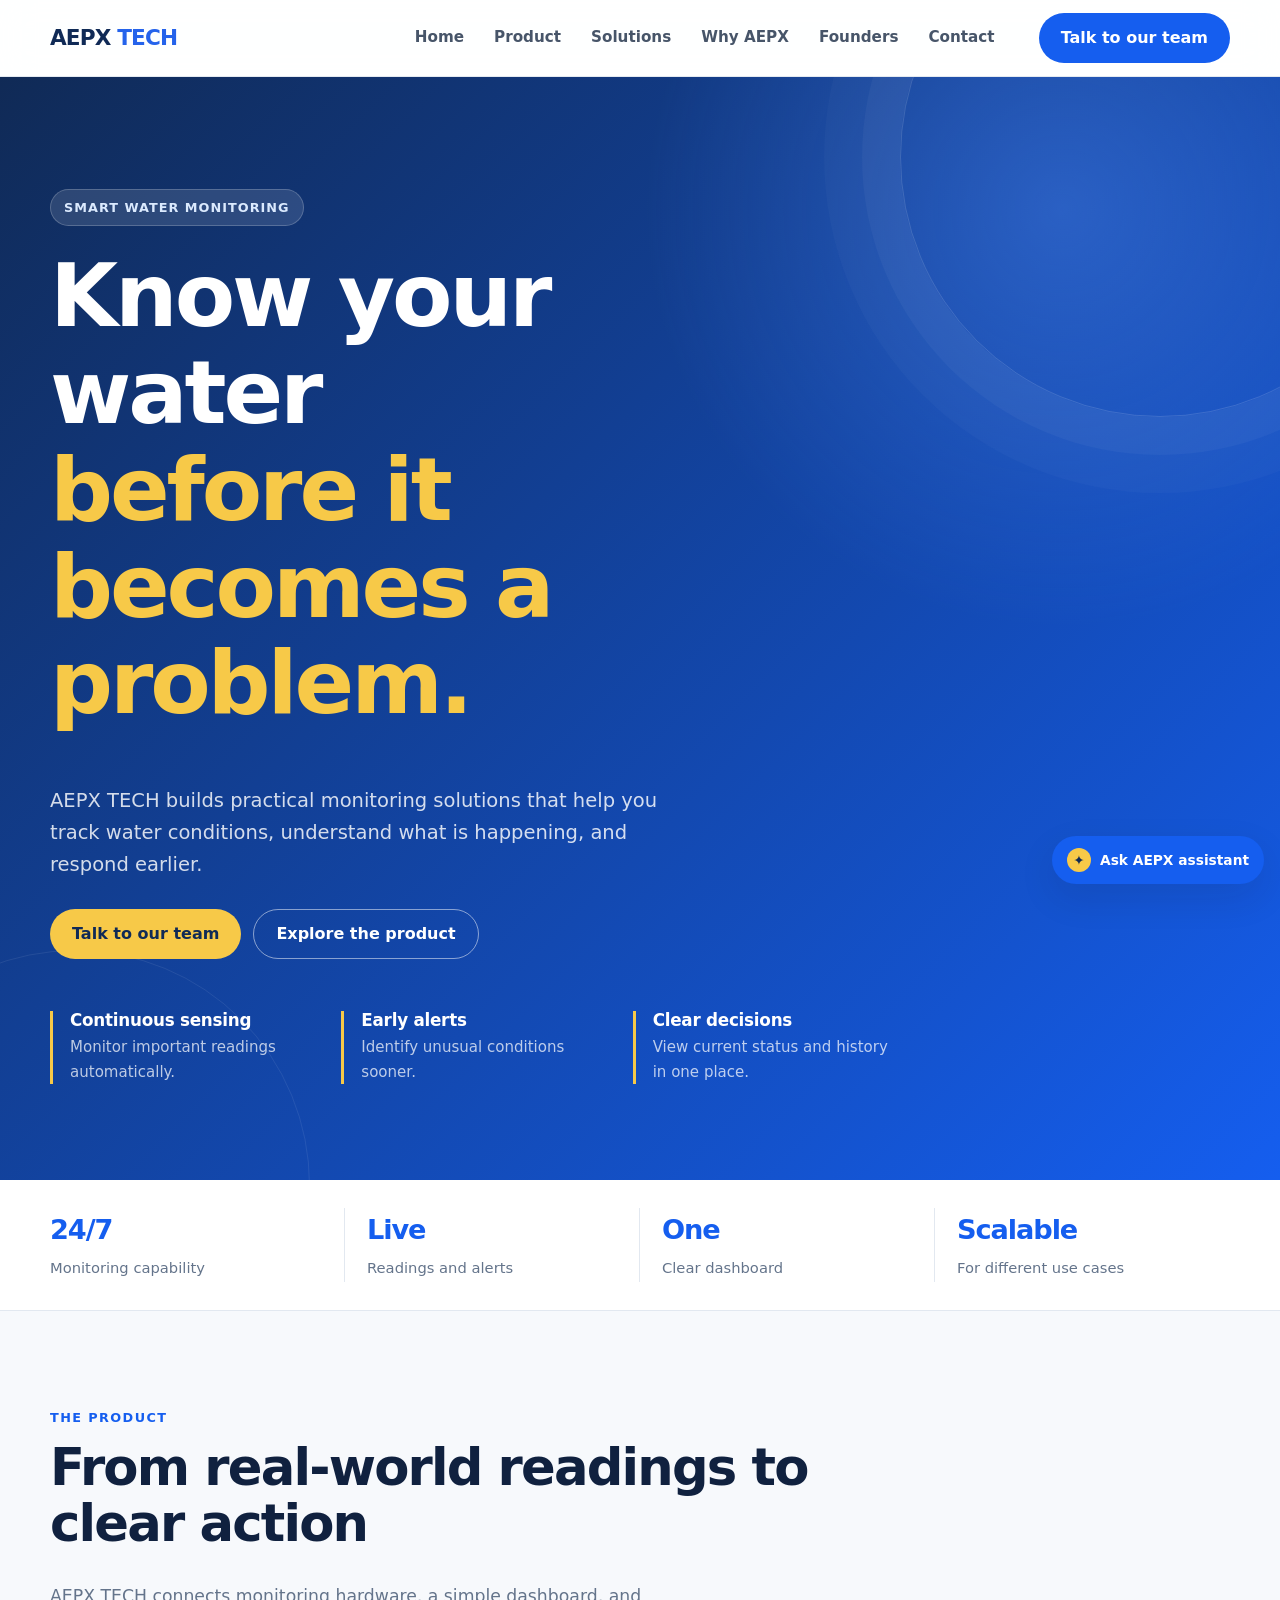
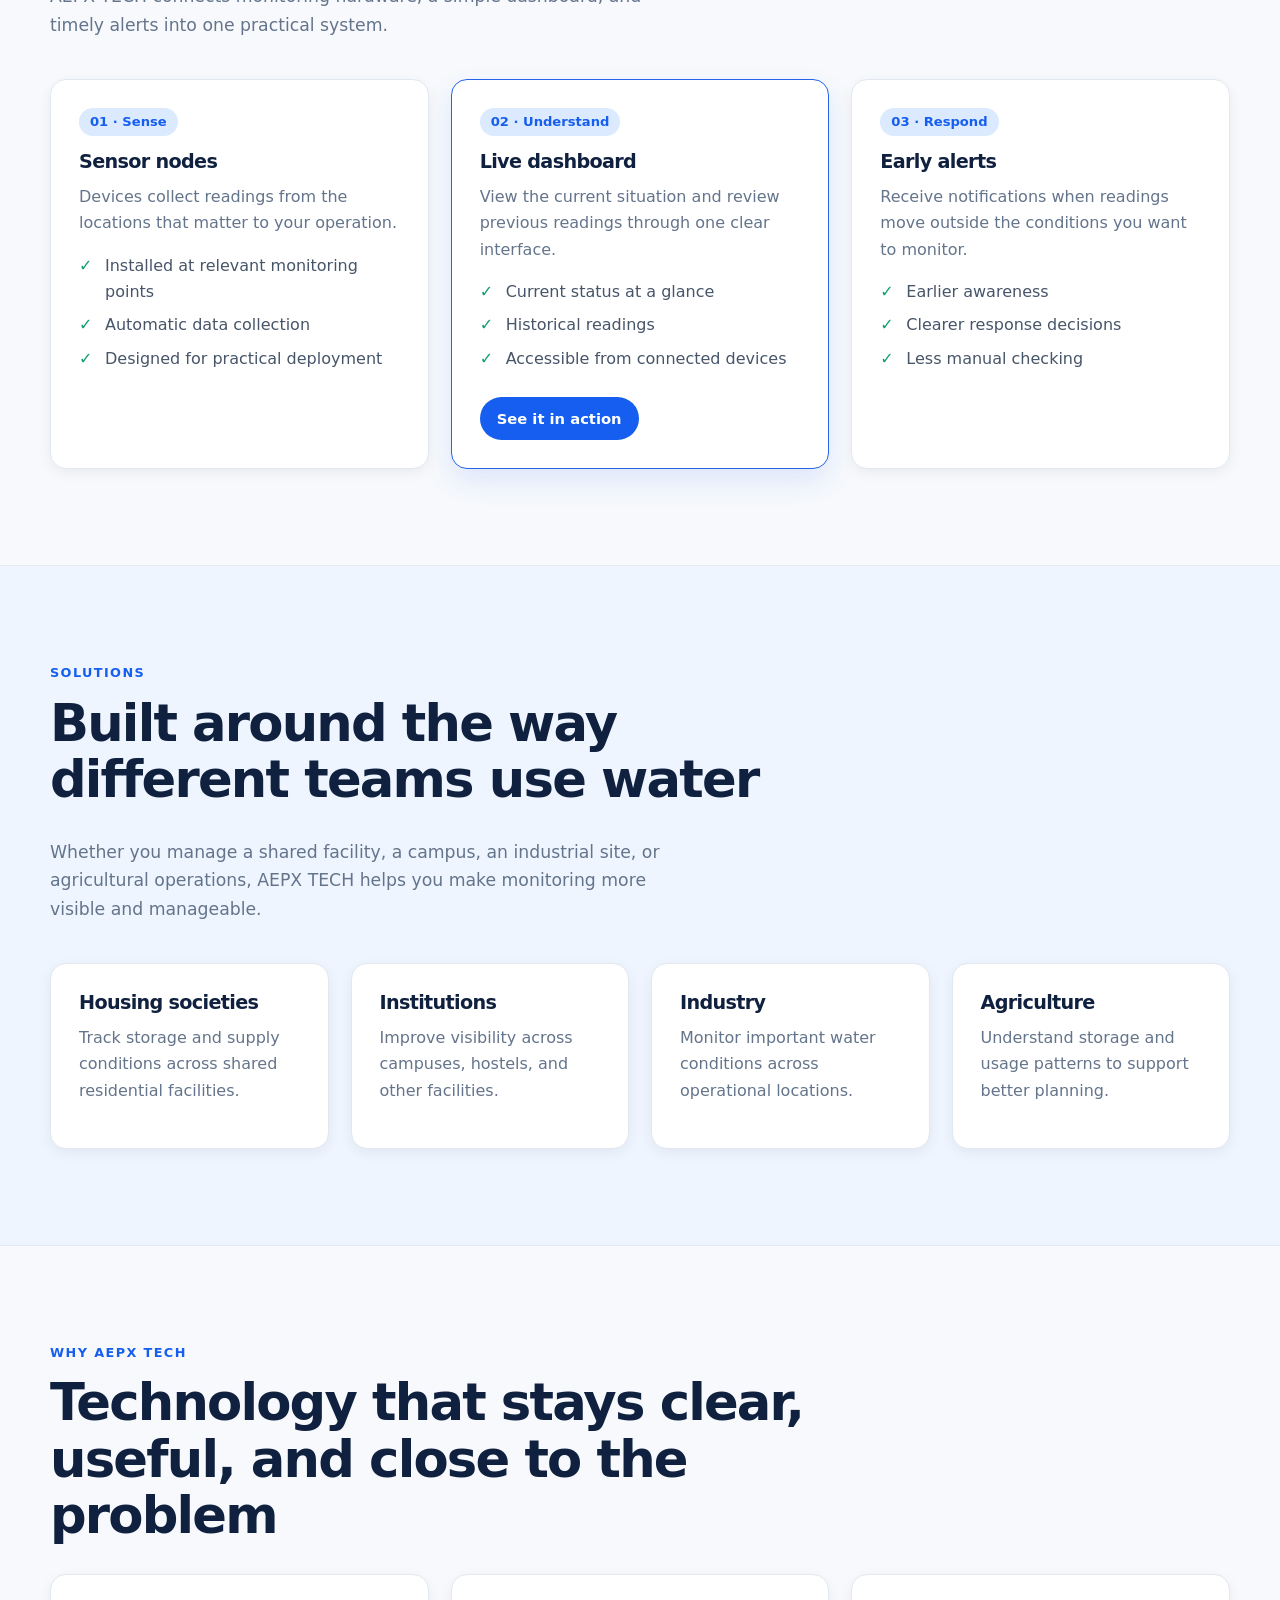
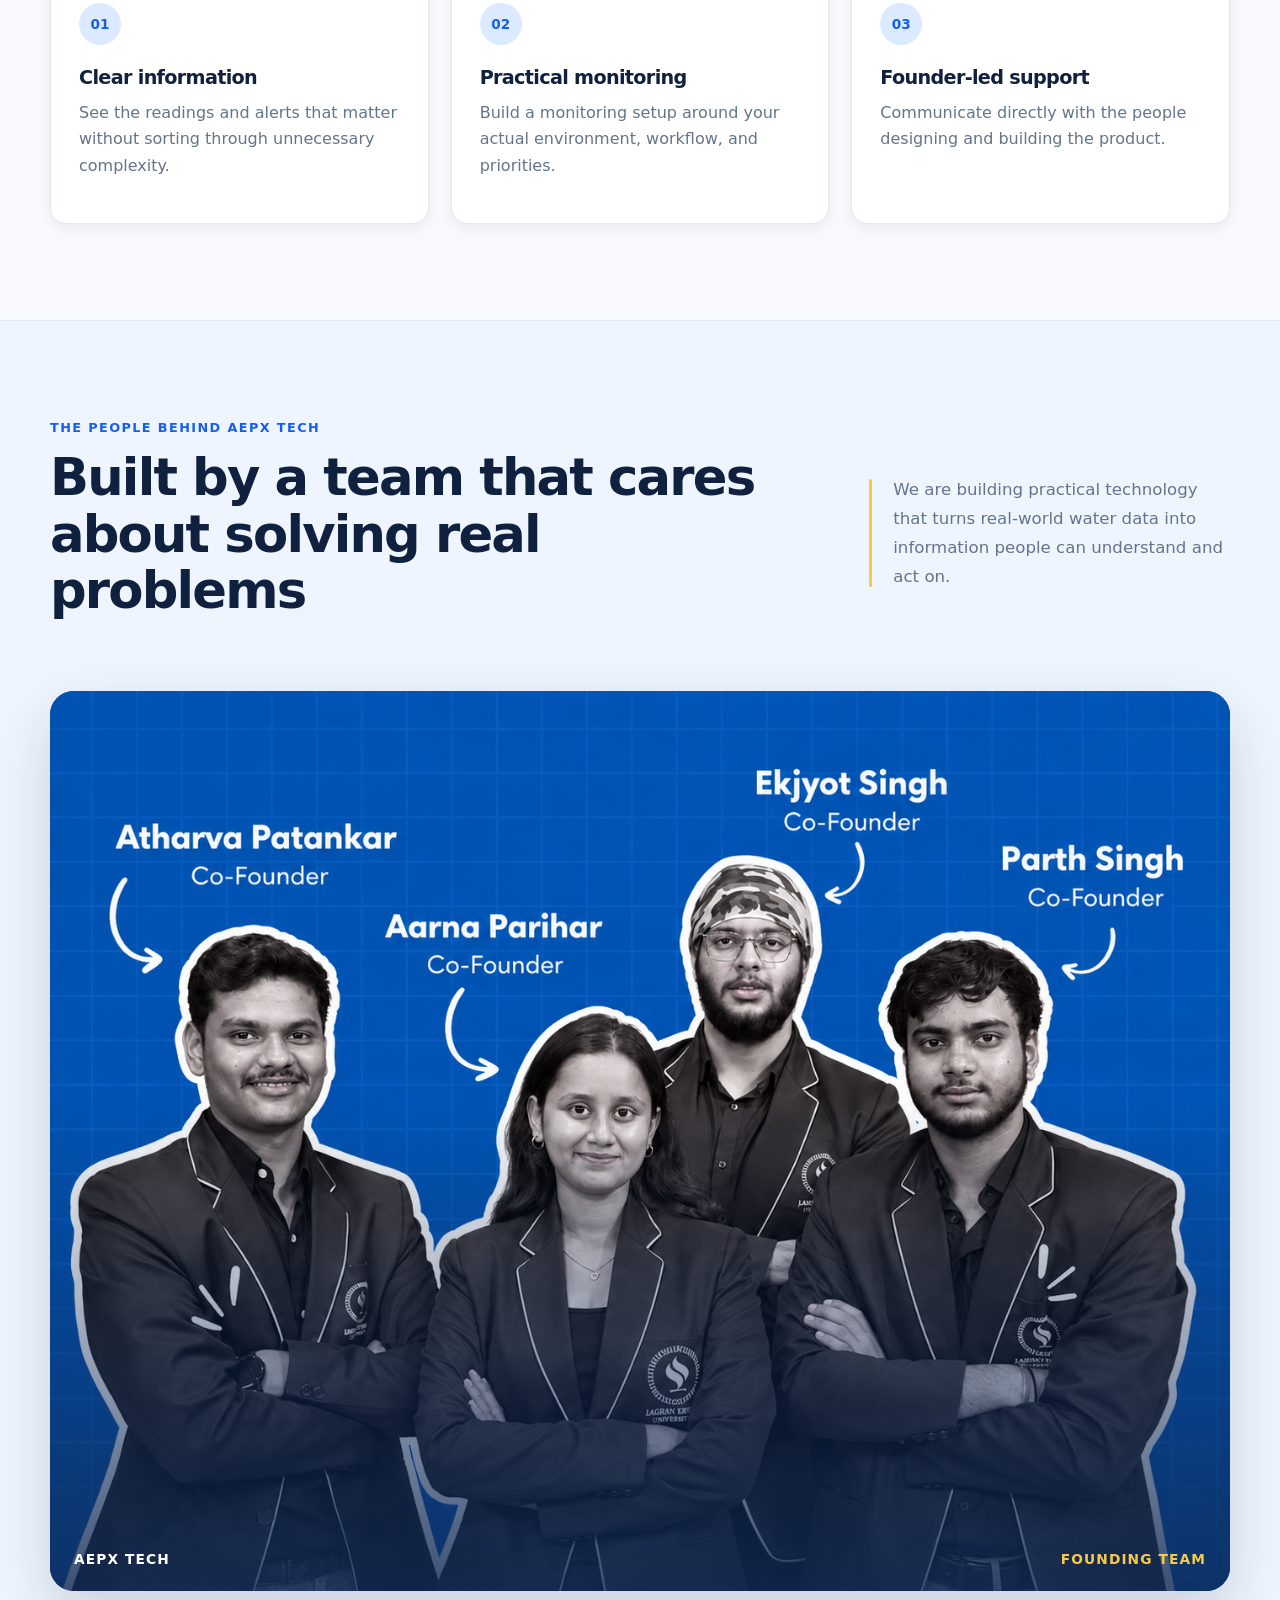
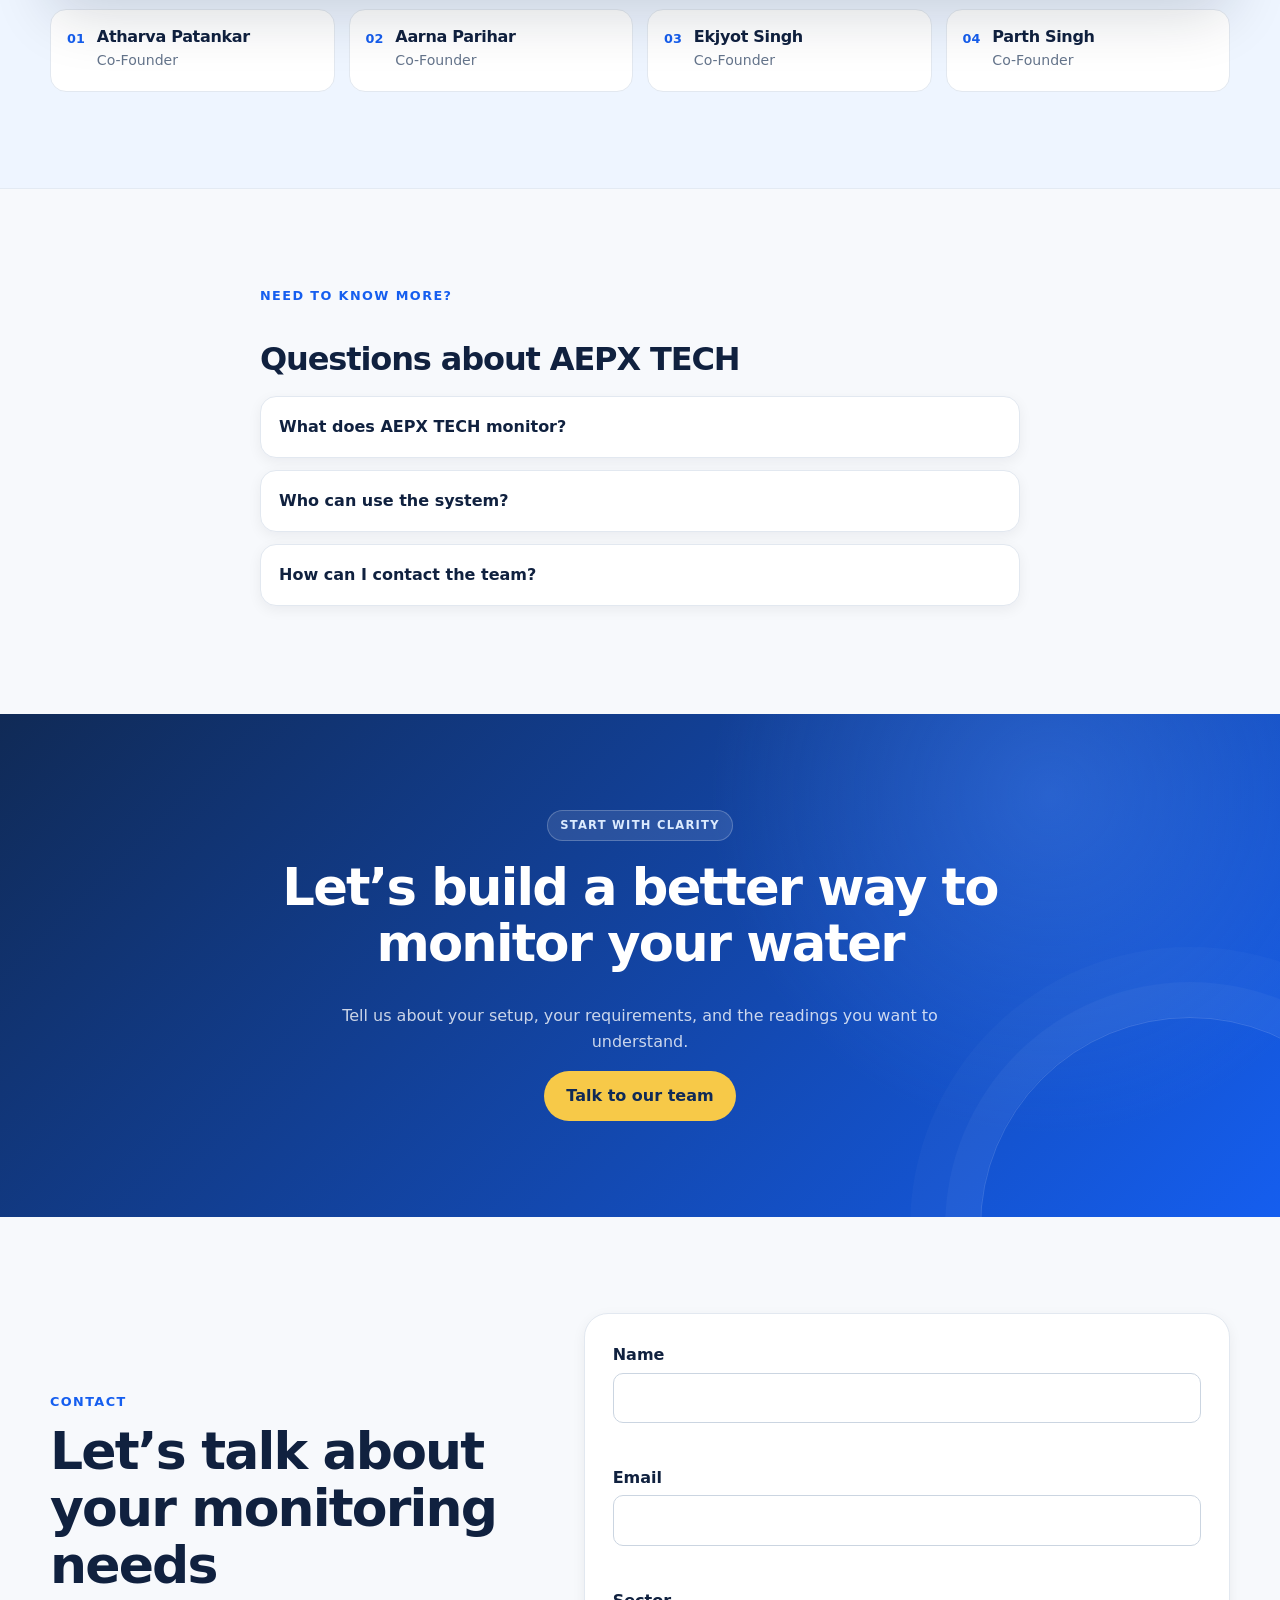
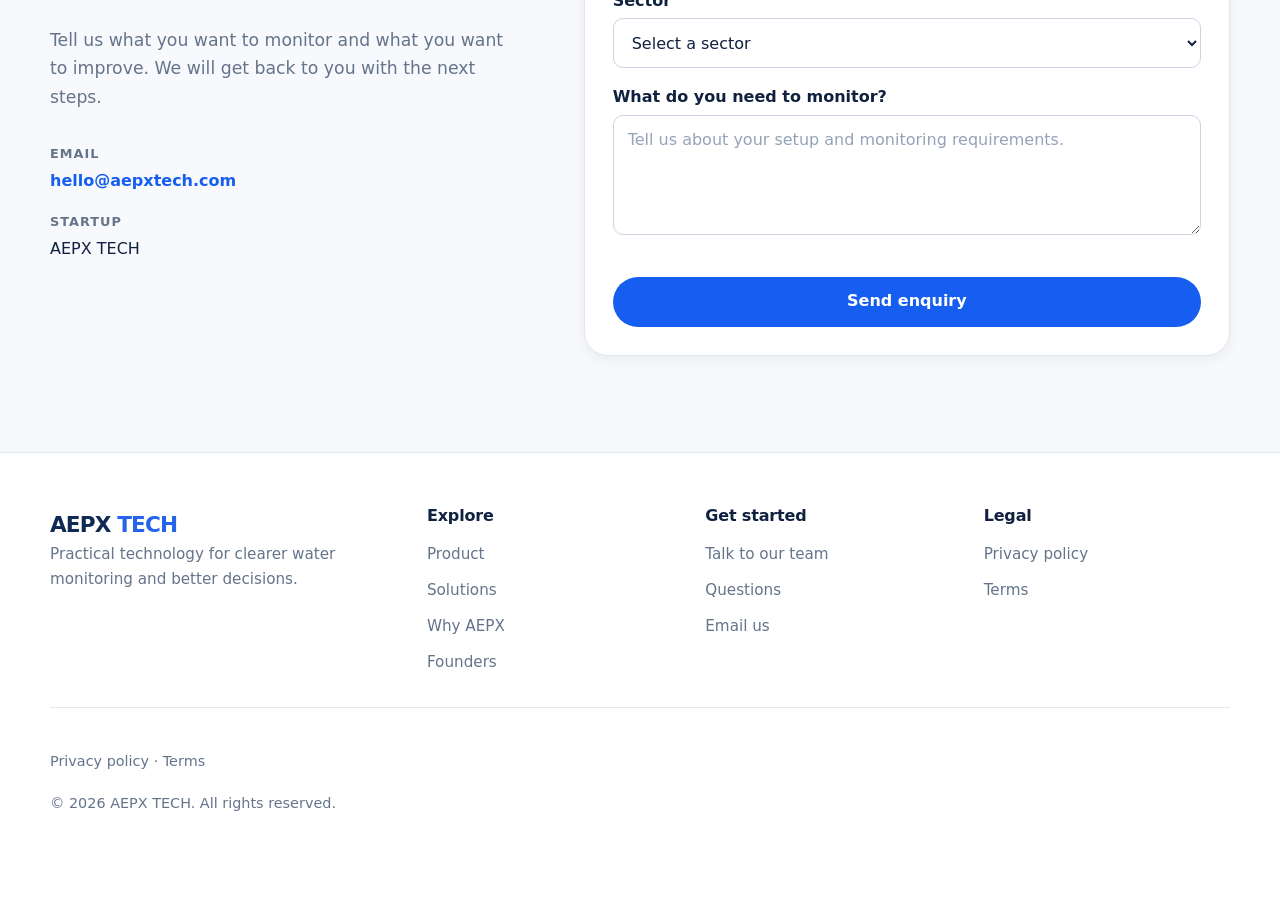
==== commit 52555748: "Update website" ====
--- a/Index.html
+++ b/Index.html
@@ -362,7 +362,7 @@
 
           <figure class="founders-photo">
             <img
-              src="assets/images/aepx-founders.png"
+              src="Assets/images/aepx-founders.png"
               alt="The AEPX TECH founding team"
               width="1600"
               height="900"
